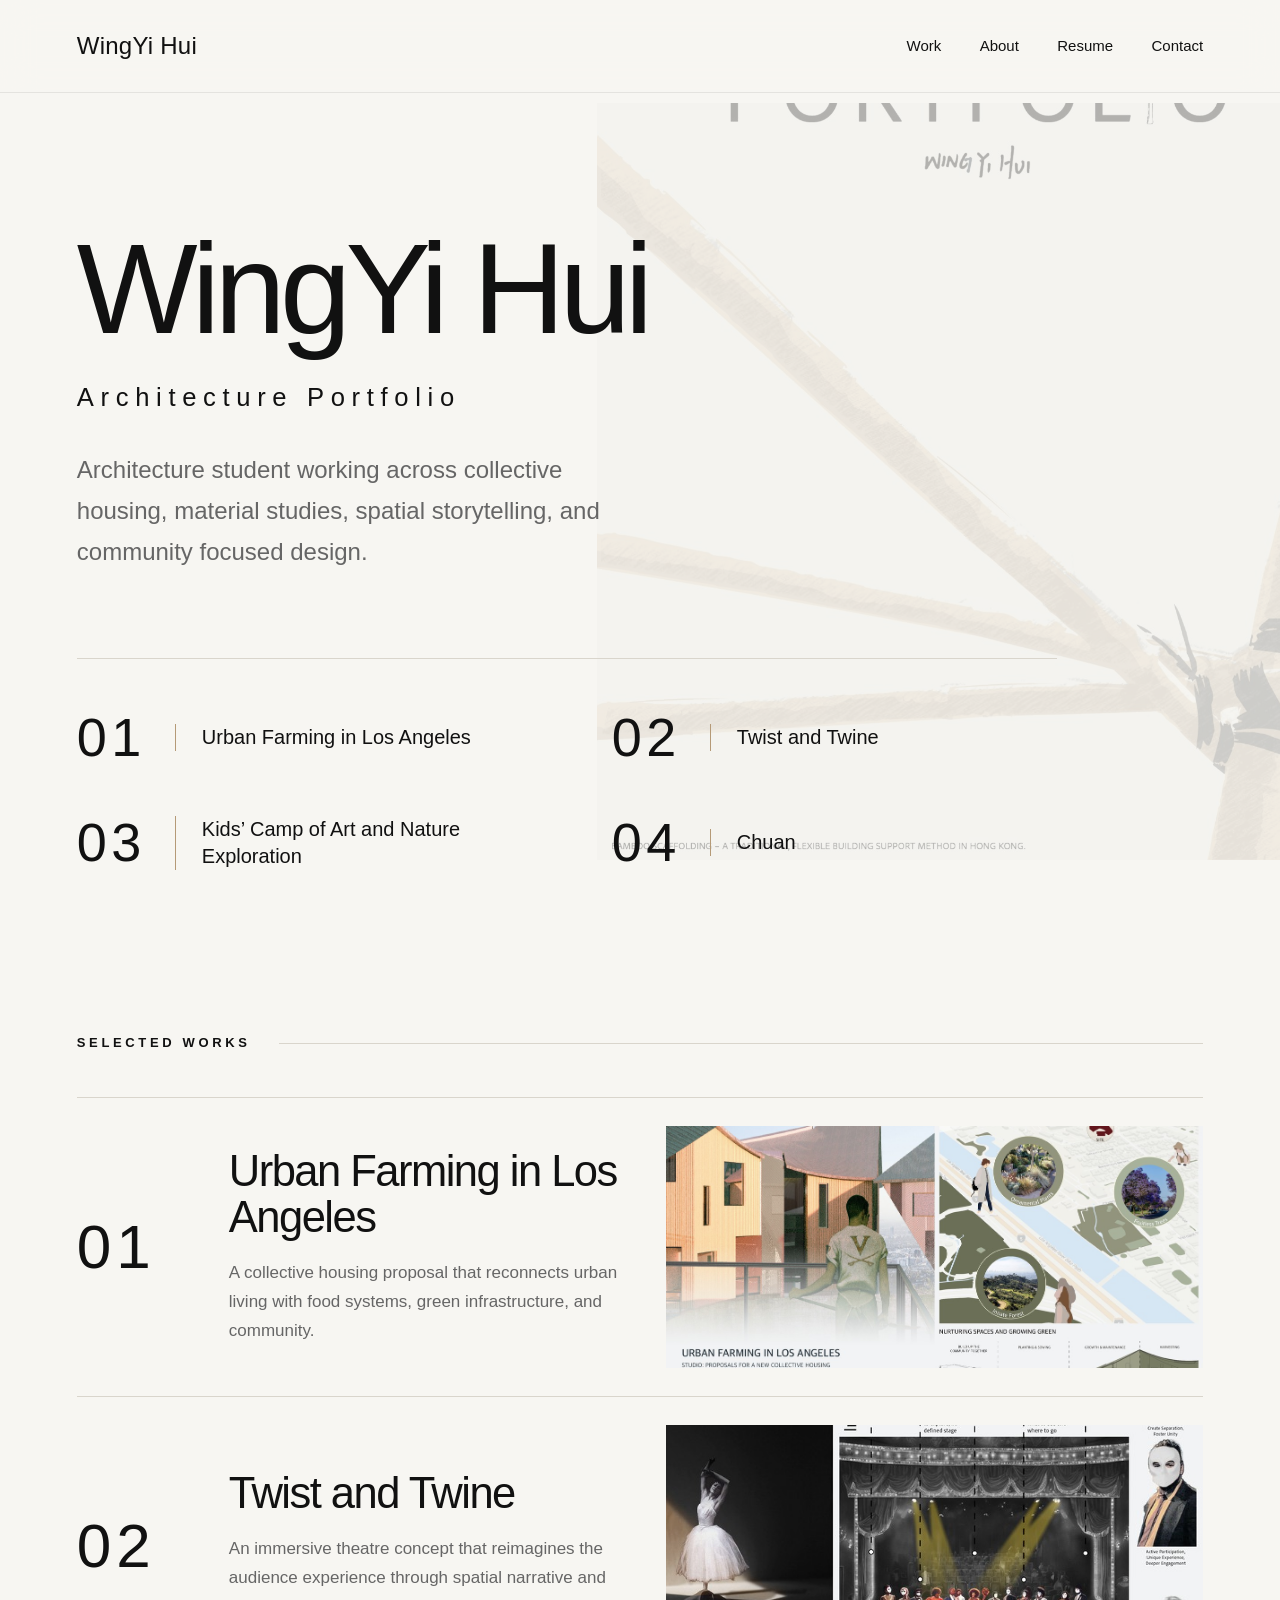
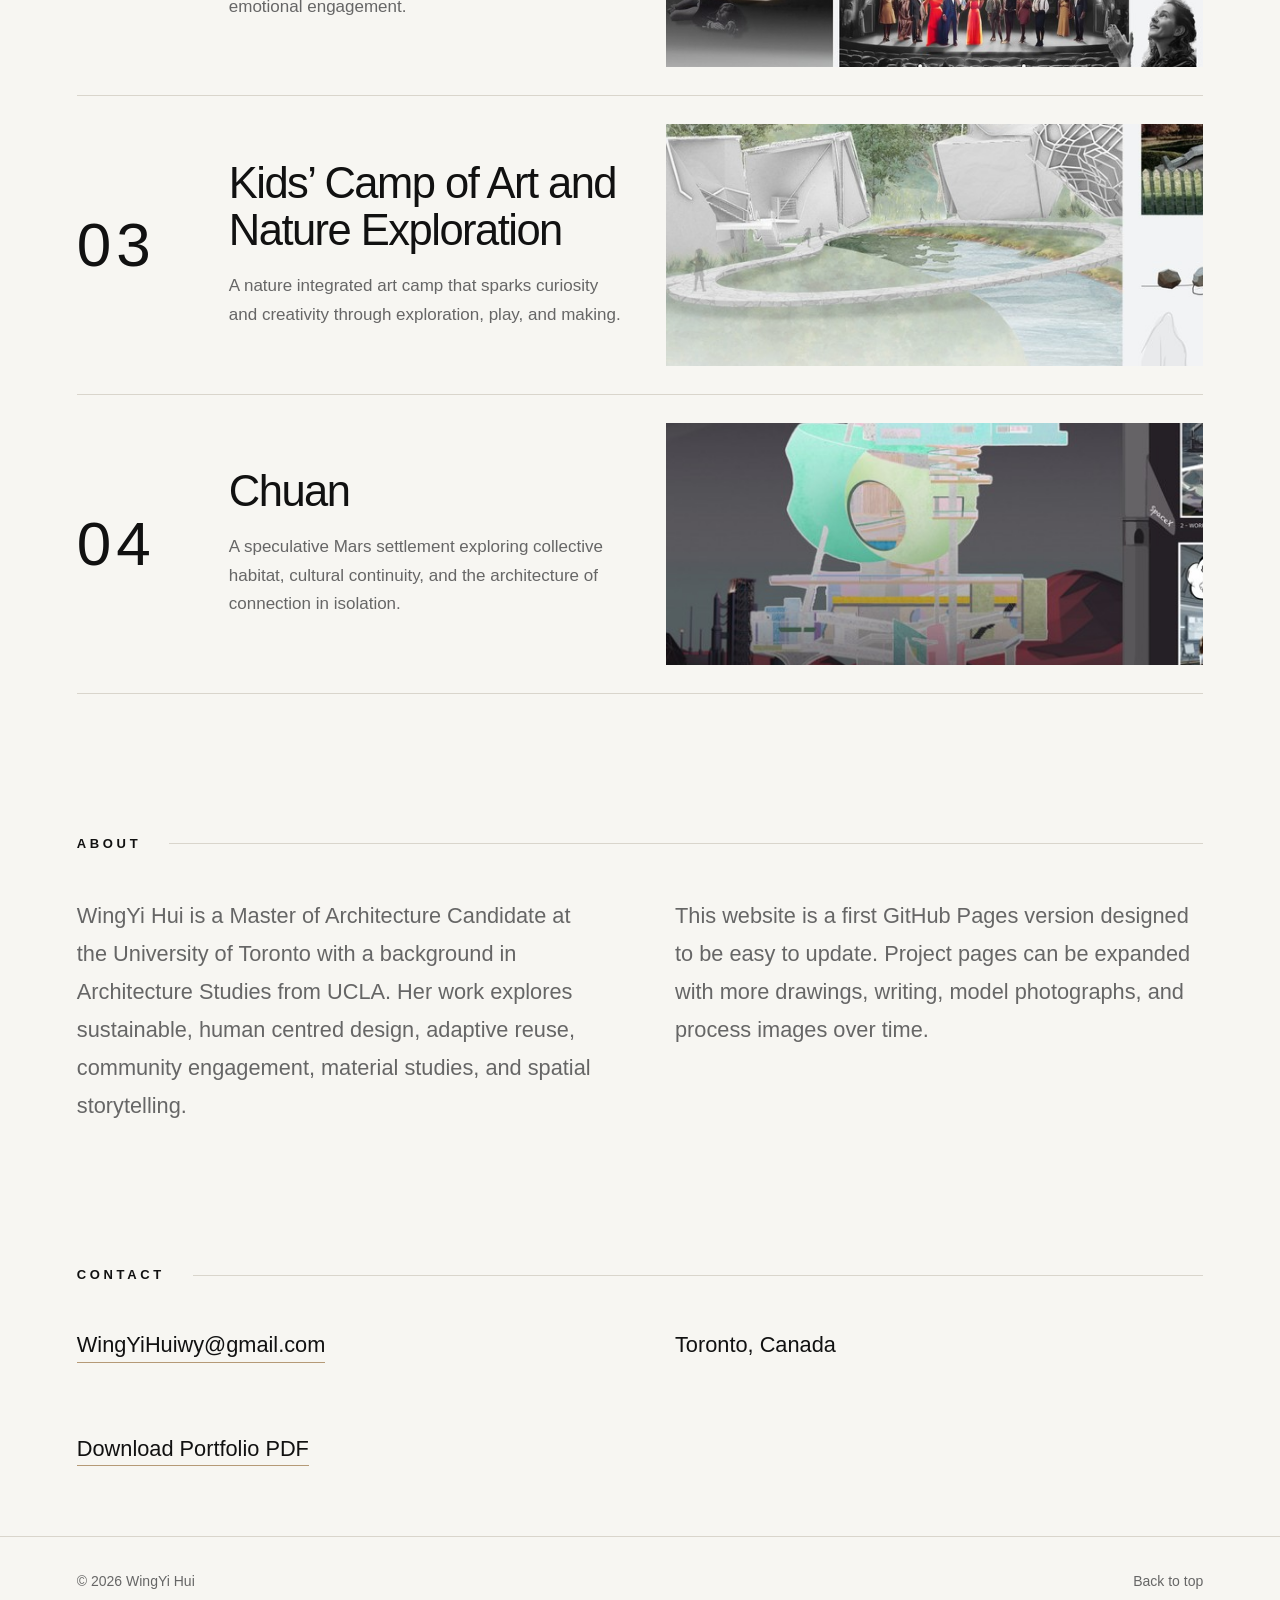
==== index.html @ 114a0252 "Add files via upload" ====
<!doctype html>
<html lang="en">
<head>
  <meta charset="utf-8">
  <meta name="viewport" content="width=device-width, initial-scale=1">
  <title>WingYi Hui | Architecture Portfolio</title>
  <meta name="description" content="Architecture portfolio of WingYi Hui, Master of Architecture Candidate at the University of Toronto.">
  <link rel="stylesheet" href="style.css">
</head>
<body>
  <header class="siteHeader">
    <a class="siteName" href="index.html">WingYi Hui</a>
    <nav class="navLinks" aria-label="Primary navigation">
      <a href="#work">Work</a>
      <a href="#about">About</a>
      <a href="WingYi_Hui_Portfolio.pdf">Resume</a>
      <a href="#contact">Contact</a>
    </nav>
  </header>

  <main>
    <section class="heroSection">
      <img class="heroMotif" src="assets/img/cover_scaffolding.jpg" alt="" aria-hidden="true">
      <div class="heroContent">
        <h1>WingYi Hui</h1>
        <p class="kicker">Architecture Portfolio</p>
        <p class="heroIntro">Architecture student working across collective housing, material studies, spatial storytelling, and community focused design.</p>
      </div>
      <div class="quickIndex" aria-label="Selected works index">
        <div><span>01</span><a href="projects/urban_farming.html">Urban Farming in Los Angeles</a></div>
        <div><span>02</span><a href="projects/twist_and_twine.html">Twist and Twine</a></div>
        <div><span>03</span><a href="projects/kids_camp.html">Kids’ Camp of Art and Nature Exploration</a></div>
        <div><span>04</span><a href="projects/chuan.html">Chuan</a></div>
      </div>
    </section>

    <section class="workSection" id="work">
      <div class="sectionLabel">
        <span>Selected Works</span>
      </div>
      <div class="workList">
        
        <a class="workRow" href="projects/urban_farming.html">
          <div class="workNumber">01</div>
          <div class="workText">
            <h3>Urban Farming in Los Angeles</h3>
            <p>A collective housing proposal that reconnects urban living with food systems, green infrastructure, and community.</p>
          </div>
          <div class="workImage">
            <img src="assets/img/thumb_urban.jpg" alt="Urban Farming in Los Angeles project preview">
          </div>
        </a>

        <a class="workRow" href="projects/twist_and_twine.html">
          <div class="workNumber">02</div>
          <div class="workText">
            <h3>Twist and Twine</h3>
            <p>An immersive theatre concept that reimagines the audience experience through spatial narrative and emotional engagement.</p>
          </div>
          <div class="workImage">
            <img src="assets/img/thumb_twist.jpg" alt="Twist and Twine project preview">
          </div>
        </a>

        <a class="workRow" href="projects/kids_camp.html">
          <div class="workNumber">03</div>
          <div class="workText">
            <h3>Kids’ Camp of Art and Nature Exploration</h3>
            <p>A nature integrated art camp that sparks curiosity and creativity through exploration, play, and making.</p>
          </div>
          <div class="workImage">
            <img src="assets/img/thumb_kids.jpg" alt="Kids’ Camp of Art and Nature Exploration project preview">
          </div>
        </a>

        <a class="workRow" href="projects/chuan.html">
          <div class="workNumber">04</div>
          <div class="workText">
            <h3>Chuan</h3>
            <p>A speculative Mars settlement exploring collective habitat, cultural continuity, and the architecture of connection in isolation.</p>
          </div>
          <div class="workImage">
            <img src="assets/img/thumb_chuan.jpg" alt="Chuan project preview">
          </div>
        </a>
      </div>
    </section>

    <section class="aboutSection" id="about">
      <div class="sectionLabel">
        <span>About</span>
      </div>
      <div class="aboutGrid">
        <p>WingYi Hui is a Master of Architecture Candidate at the University of Toronto with a background in Architecture Studies from UCLA. Her work explores sustainable, human centred design, adaptive reuse, community engagement, material studies, and spatial storytelling.</p>
        <p>This website is a first GitHub Pages version designed to be easy to update. Project pages can be expanded with more drawings, writing, model photographs, and process images over time.</p>
      </div>
    </section>

    <section class="contactSection" id="contact">
      <div class="sectionLabel">
        <span>Contact</span>
      </div>
      <div class="contactGrid">
        <a href="mailto:WingYiHuiwy@gmail.com">WingYiHuiwy@gmail.com</a>
        <span>Toronto, Canada</span>
        <a href="WingYi_Hui_Portfolio.pdf">Download Portfolio PDF</a>
      </div>
    </section>
  </main>

  <footer class="siteFooter">
    <span>© 2026 WingYi Hui</span>
    <a href="#top">Back to top</a>
  </footer>
</body>
</html>
---- style.css ----
* {
  box-sizing: border-box;
}

:root {
  --paper: #f7f6f2;
  --ink: #111111;
  --softInk: #666666;
  --line: #d9d5cc;
  --accent: #b59a77;
  --card: #ffffff;
}

html {
  scroll-behavior: smooth;
}

body {
  margin: 0;
  background: var(--paper);
  color: var(--ink);
  font-family: Helvetica, Arial, sans-serif;
  line-height: 1.5;
}

img {
  display: block;
  width: 100%;
}

a {
  color: inherit;
  text-decoration: none;
}

.siteHeader {
  position: sticky;
  top: 0;
  z-index: 20;
  display: flex;
  align-items: center;
  justify-content: space-between;
  padding: 28px 6vw;
  border-bottom: 1px solid rgba(17, 17, 17, 0.08);
  background: rgba(247, 246, 242, 0.88);
  backdrop-filter: blur(18px);
}

.siteName {
  font-size: clamp(18px, 2vw, 24px);
  letter-spacing: 0.01em;
}

.navLinks {
  display: flex;
  gap: clamp(18px, 3vw, 42px);
  font-size: 15px;
}

.navLinks a {
  position: relative;
}

.navLinks a::after {
  content: "";
  position: absolute;
  left: 0;
  bottom: -7px;
  width: 0;
  height: 1px;
  background: var(--accent);
  transition: width 180ms ease;
}

.navLinks a:hover::after,
.navLinks a:focus-visible::after {
  width: 100%;
}

main {
  overflow: hidden;
}

.heroSection {
  position: relative;
  min-height: 760px;
  padding: 135px 6vw 80px;
}

.heroMotif {
  position: absolute;
  top: 10px;
  right: -6vw;
  width: min(760px, 68vw);
  opacity: 0.28;
  mix-blend-mode: multiply;
  pointer-events: none;
}

.heroContent {
  position: relative;
  max-width: 780px;
}

.heroContent h1 {
  margin: 0;
  font-size: clamp(70px, 10vw, 145px);
  font-weight: 400;
  letter-spacing: -0.045em;
  line-height: 0.95;
}

.kicker {
  margin: 28px 0 0;
  font-size: clamp(19px, 2vw, 28px);
  letter-spacing: 0.26em;
}

.heroIntro {
  max-width: 560px;
  margin: 34px 0 0;
  color: var(--softInk);
  font-size: clamp(18px, 2vw, 24px);
  line-height: 1.7;
}

.quickIndex {
  position: relative;
  display: grid;
  grid-template-columns: repeat(2, minmax(260px, 1fr));
  gap: 24px 90px;
  width: min(980px, 88vw);
  margin-top: 86px;
  padding-top: 38px;
  border-top: 1px solid var(--line);
}

.quickIndex div {
  display: grid;
  grid-template-columns: 72px 1fr;
  align-items: center;
  gap: 26px;
}

.quickIndex span {
  font-size: clamp(34px, 4.6vw, 54px);
  letter-spacing: 0.08em;
  font-weight: 300;
}

.quickIndex a {
  padding-left: 26px;
  border-left: 1px solid var(--accent);
  font-size: clamp(16px, 1.7vw, 20px);
  line-height: 1.35;
}

.sectionLabel {
  display: grid;
  grid-template-columns: max-content 1fr;
  gap: 28px;
  align-items: center;
  margin-bottom: 44px;
  text-transform: uppercase;
  letter-spacing: 0.28em;
  font-size: 13px;
  font-weight: 600;
}

.sectionLabel::after {
  content: "";
  height: 1px;
  background: var(--line);
}

.workSection,
.aboutSection,
.contactSection {
  padding: 70px 6vw;
}

.workList {
  display: grid;
  gap: 0;
}

.workRow {
  display: grid;
  grid-template-columns: 110px 1fr minmax(360px, 42vw);
  gap: 42px;
  align-items: center;
  padding: 28px 0;
  border-top: 1px solid var(--line);
}

.workRow:last-child {
  border-bottom: 1px solid var(--line);
}

.workNumber {
  font-size: clamp(38px, 5vw, 62px);
  letter-spacing: 0.08em;
  font-weight: 300;
}

.workText h3 {
  margin: 0;
  font-size: clamp(28px, 3.4vw, 48px);
  font-weight: 400;
  letter-spacing: -0.035em;
  line-height: 1.08;
}

.workText p {
  max-width: 540px;
  margin: 18px 0 0;
  color: var(--softInk);
  font-size: 17px;
  line-height: 1.7;
}

.workImage {
  overflow: hidden;
  background: var(--card);
}

.workImage img {
  aspect-ratio: 16 / 7.2;
  object-fit: cover;
  filter: saturate(0.94);
  transition: transform 300ms ease, filter 300ms ease;
}

.workRow:hover .workImage img,
.workRow:focus-visible .workImage img {
  transform: scale(1.025);
  filter: saturate(1.04);
}

.aboutGrid,
.contactGrid {
  display: grid;
  grid-template-columns: repeat(2, minmax(260px, 1fr));
  gap: 70px;
  max-width: 1180px;
}

.aboutGrid p {
  margin: 0;
  color: var(--softInk);
  font-size: clamp(18px, 1.7vw, 22px);
  line-height: 1.75;
}

.contactGrid {
  font-size: clamp(18px, 1.7vw, 22px);
}

.contactGrid a {
  border-bottom: 1px solid var(--accent);
  width: fit-content;
}

.siteFooter {
  display: flex;
  justify-content: space-between;
  padding: 34px 6vw;
  border-top: 1px solid var(--line);
  color: var(--softInk);
  font-size: 14px;
}

.projectHero {
  padding: 110px 6vw 60px;
}

.projectHeroTop {
  display: grid;
  grid-template-columns: 110px 1fr;
  gap: 42px;
  align-items: start;
  margin-bottom: 60px;
}

.projectHero h1 {
  margin: 0;
  max-width: 1100px;
  font-size: clamp(54px, 8vw, 120px);
  font-weight: 400;
  letter-spacing: -0.05em;
  line-height: 0.98;
}

.projectSubtitle {
  margin: 28px 0 0;
  color: var(--softInk);
  font-size: clamp(19px, 2vw, 25px);
}

.projectCover {
  width: 100%;
  max-height: 720px;
  object-fit: cover;
  border: 1px solid var(--line);
}

.projectInfo {
  display: grid;
  grid-template-columns: minmax(240px, 360px) 1fr;
  gap: 80px;
  padding: 55px 6vw 80px;
  border-top: 1px solid var(--line);
}

.metaList {
  display: grid;
  gap: 18px;
  align-self: start;
}

.metaItem {
  display: grid;
  gap: 5px;
}

.metaLabel {
  color: var(--softInk);
  font-size: 12px;
  text-transform: uppercase;
  letter-spacing: 0.18em;
}

.metaValue {
  font-size: 16px;
}

.projectStatement {
  max-width: 900px;
}

.projectStatement p {
  margin: 0;
  color: var(--softInk);
  font-size: clamp(20px, 2.3vw, 32px);
  line-height: 1.55;
  letter-spacing: -0.02em;
}

.projectGallery {
  display: grid;
  gap: 36px;
  padding: 0 6vw 90px;
}

.projectGallery figure {
  margin: 0;
  padding: 0;
}

.projectGallery img {
  border: 1px solid var(--line);
  background: var(--card);
}

.projectGallery figcaption {
  margin-top: 12px;
  color: var(--softInk);
  font-size: 14px;
}

.nextWork {
  display: flex;
  justify-content: space-between;
  gap: 24px;
  padding: 42px 6vw;
  border-top: 1px solid var(--line);
}

.nextWork a {
  border-bottom: 1px solid var(--accent);
}

@media (max-width: 860px) {
  .siteHeader {
    align-items: flex-start;
    gap: 18px;
    flex-direction: column;
  }

  .navLinks {
    width: 100%;
    justify-content: space-between;
    gap: 16px;
    font-size: 14px;
  }

  .heroSection {
    min-height: 680px;
    padding-top: 96px;
  }

  .heroMotif {
    top: 40px;
    right: -34vw;
    width: 110vw;
  }

  .quickIndex,
  .aboutGrid,
  .contactGrid,
  .projectInfo {
    grid-template-columns: 1fr;
  }

  .workRow {
    grid-template-columns: 64px 1fr;
    gap: 24px;
  }

  .workImage {
    grid-column: 1 / -1;
  }

  .projectHeroTop {
    grid-template-columns: 1fr;
    gap: 22px;
  }
}

@media (max-width: 560px) {
  .heroContent h1 {
    font-size: 62px;
  }

  .quickIndex div {
    grid-template-columns: 54px 1fr;
    gap: 16px;
  }

  .quickIndex a {
    padding-left: 16px;
  }

  .workSection,
  .aboutSection,
  .contactSection {
    padding: 54px 6vw;
  }
}
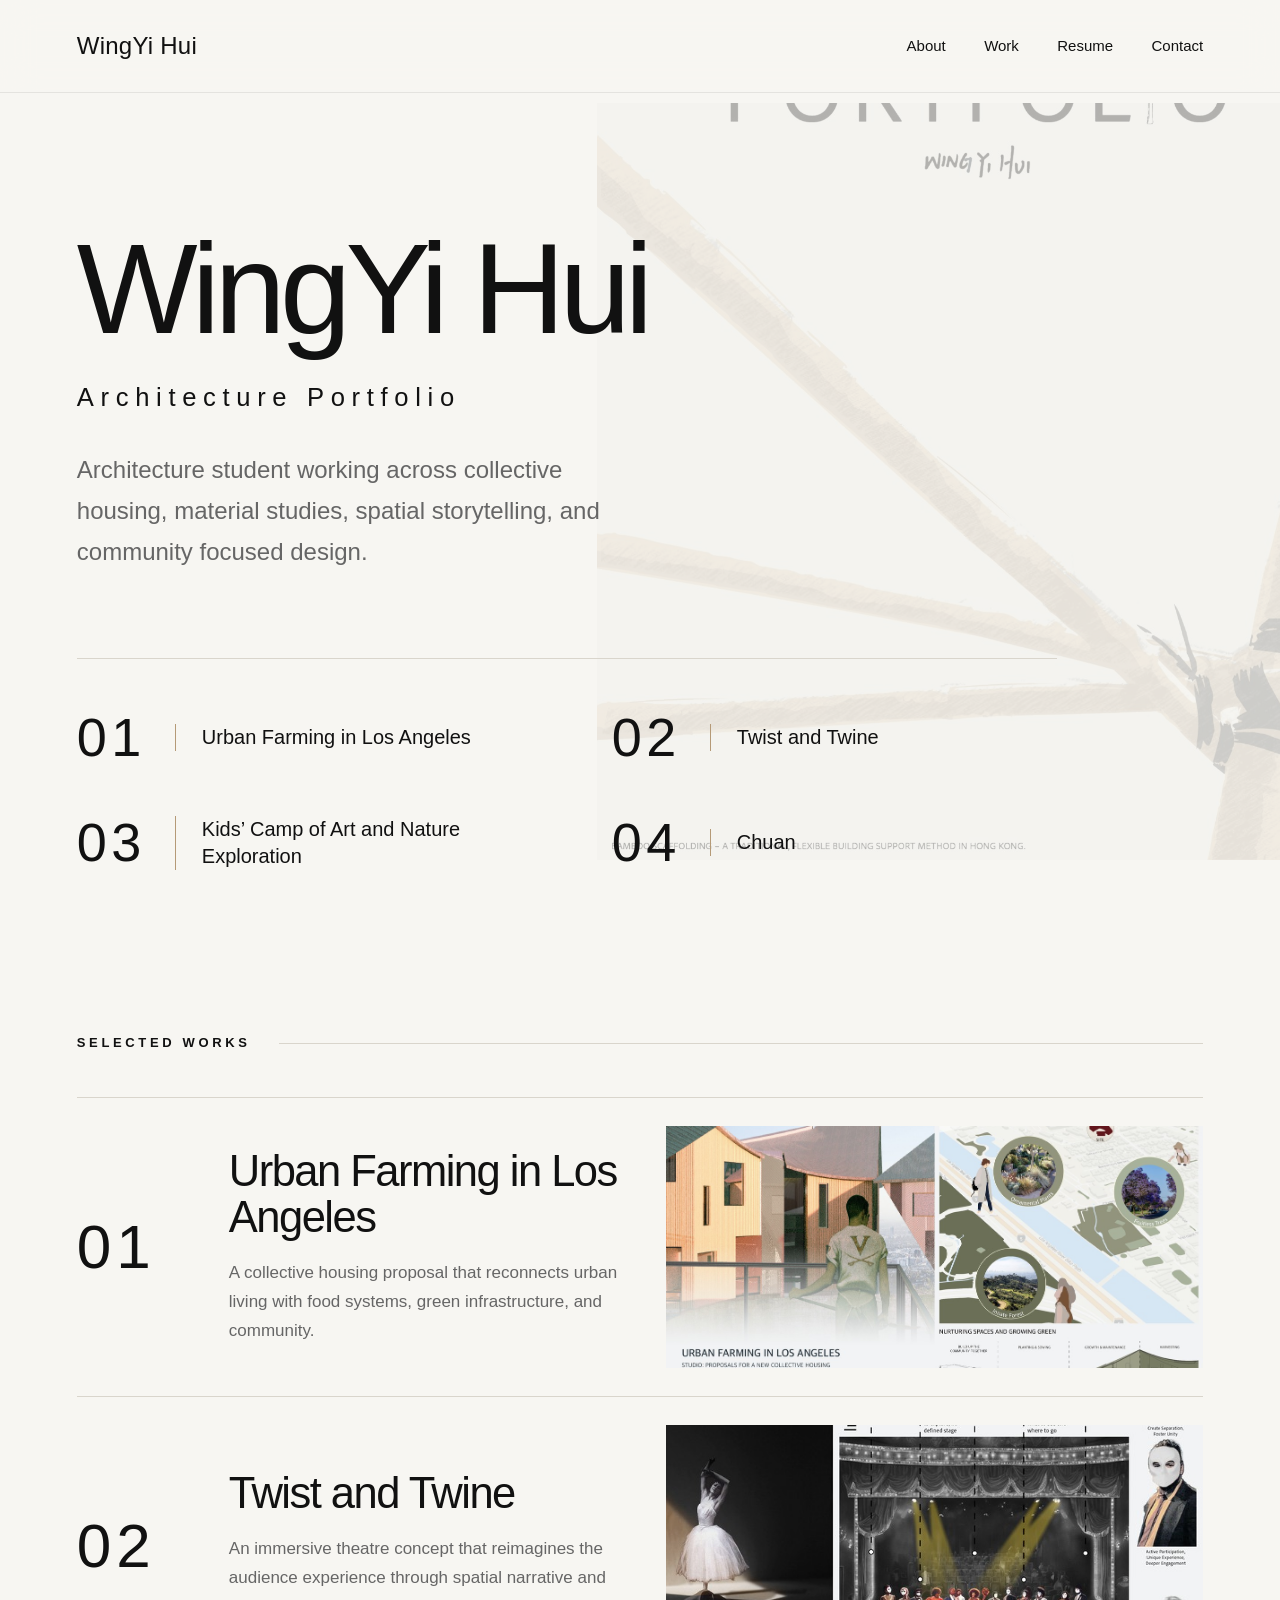
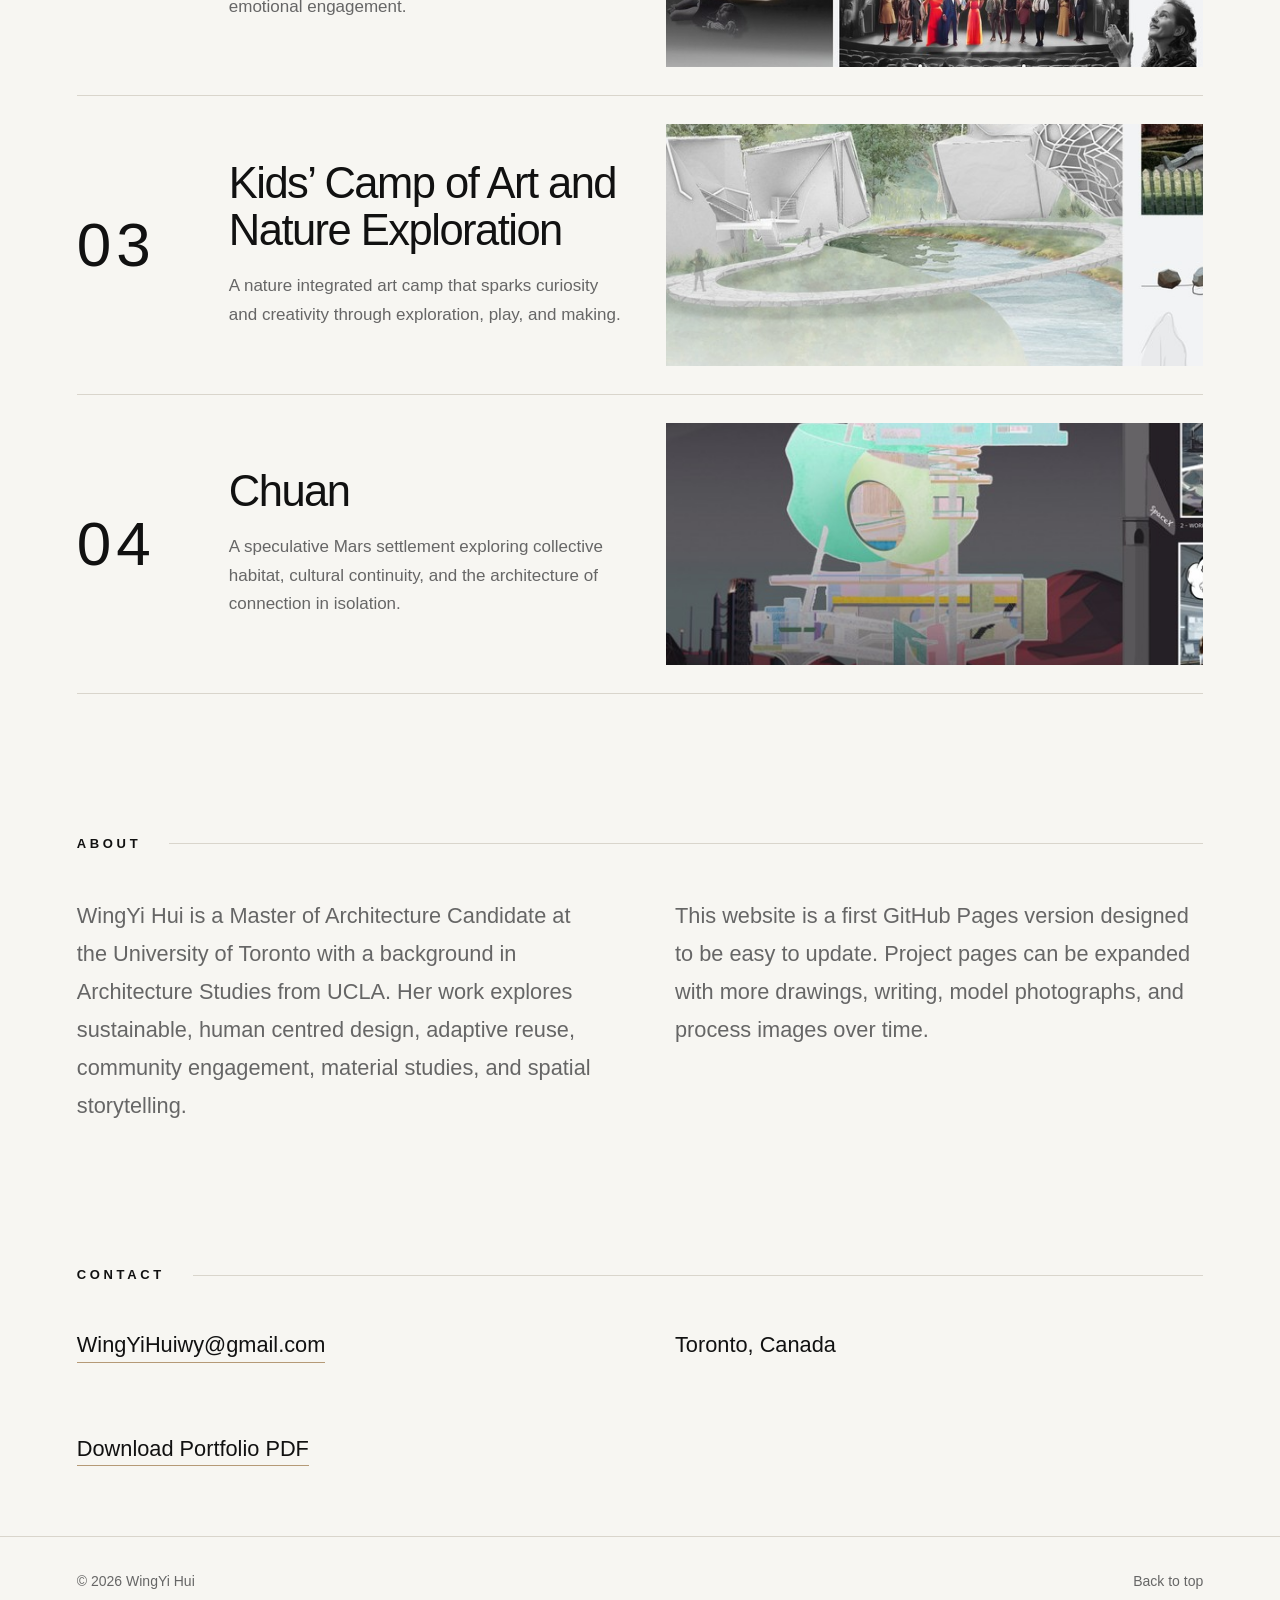
==== commit c8a3dff9: "Reintroduce Work link in navigation" ====
--- a/index.html
+++ b/index.html
@@ -11,8 +11,8 @@
   <header class="siteHeader">
     <a class="siteName" href="index.html">WingYi Hui</a>
     <nav class="navLinks" aria-label="Primary navigation">
+      <a href="#about">About</a>
       <a href="#work">Work</a>
-      <a href="#about">About</a>
       <a href="WingYi_Hui_Portfolio.pdf">Resume</a>
       <a href="#contact">Contact</a>
     </nav>
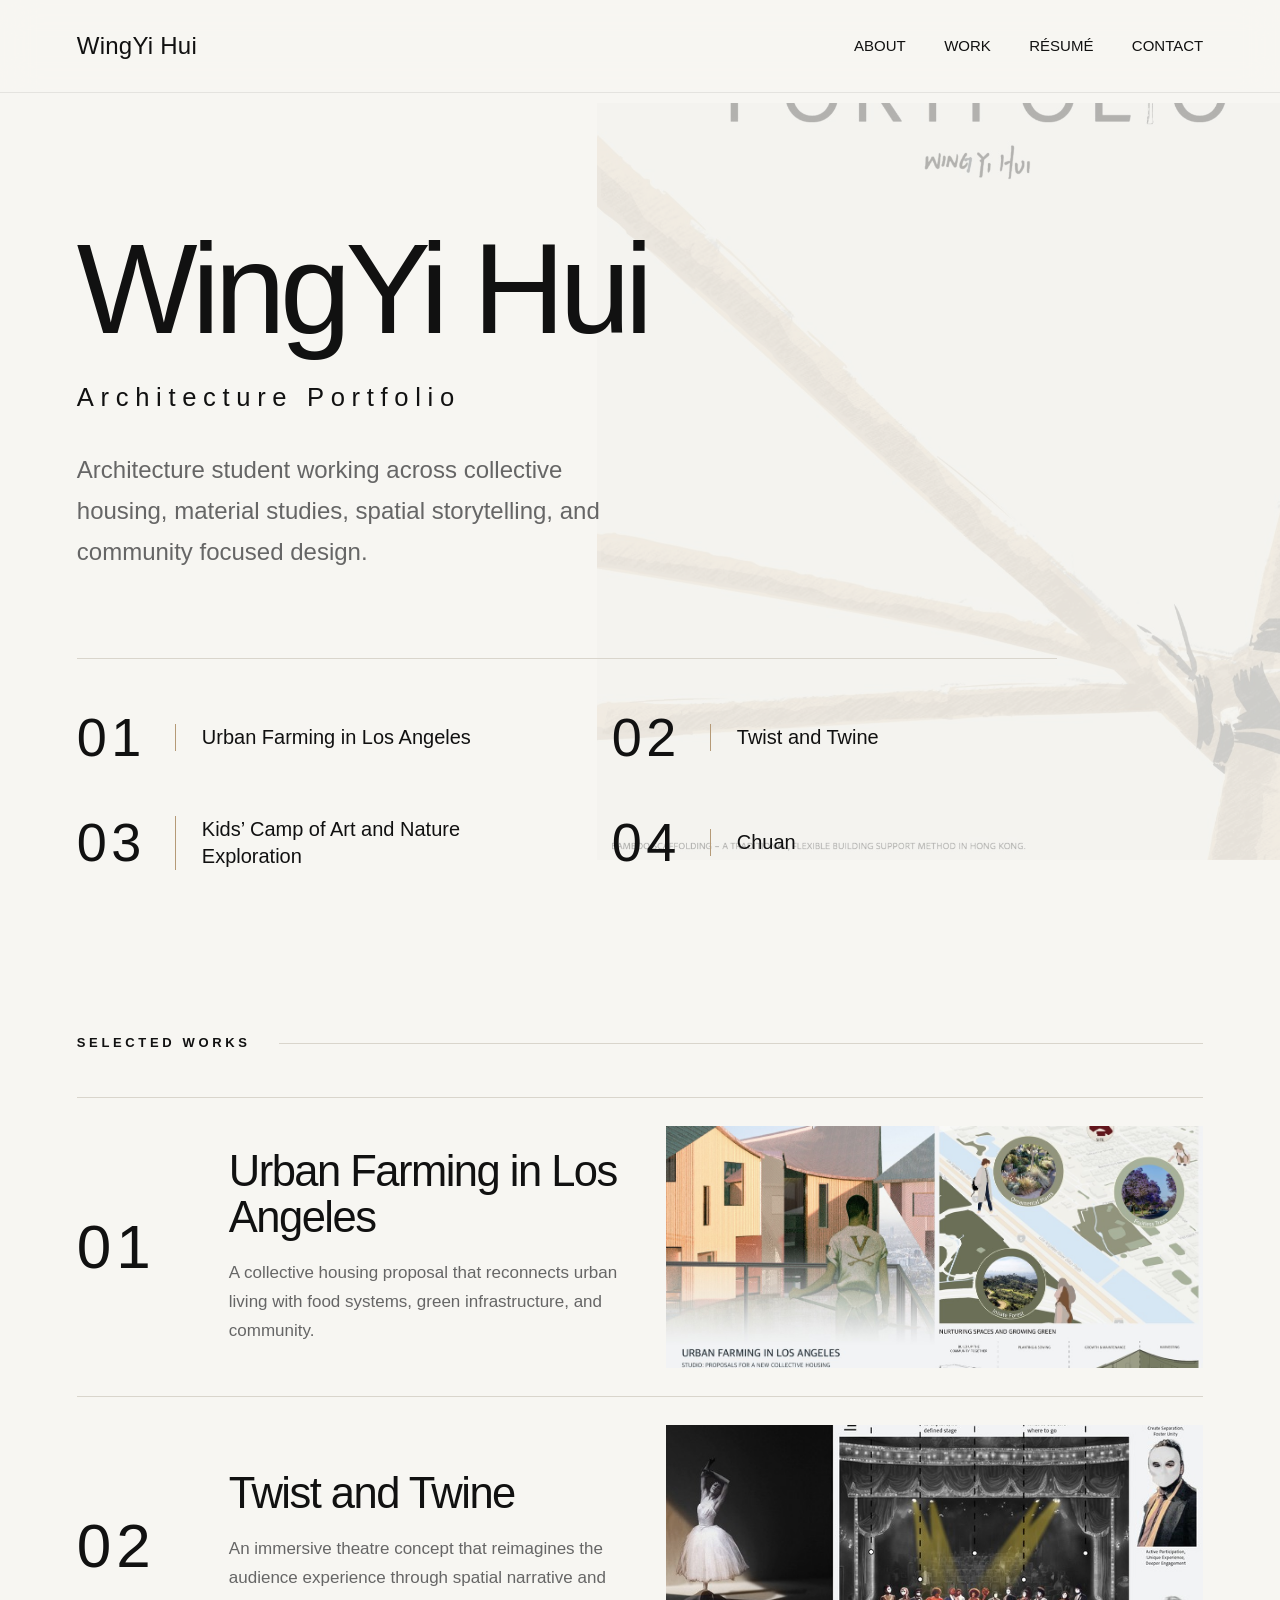
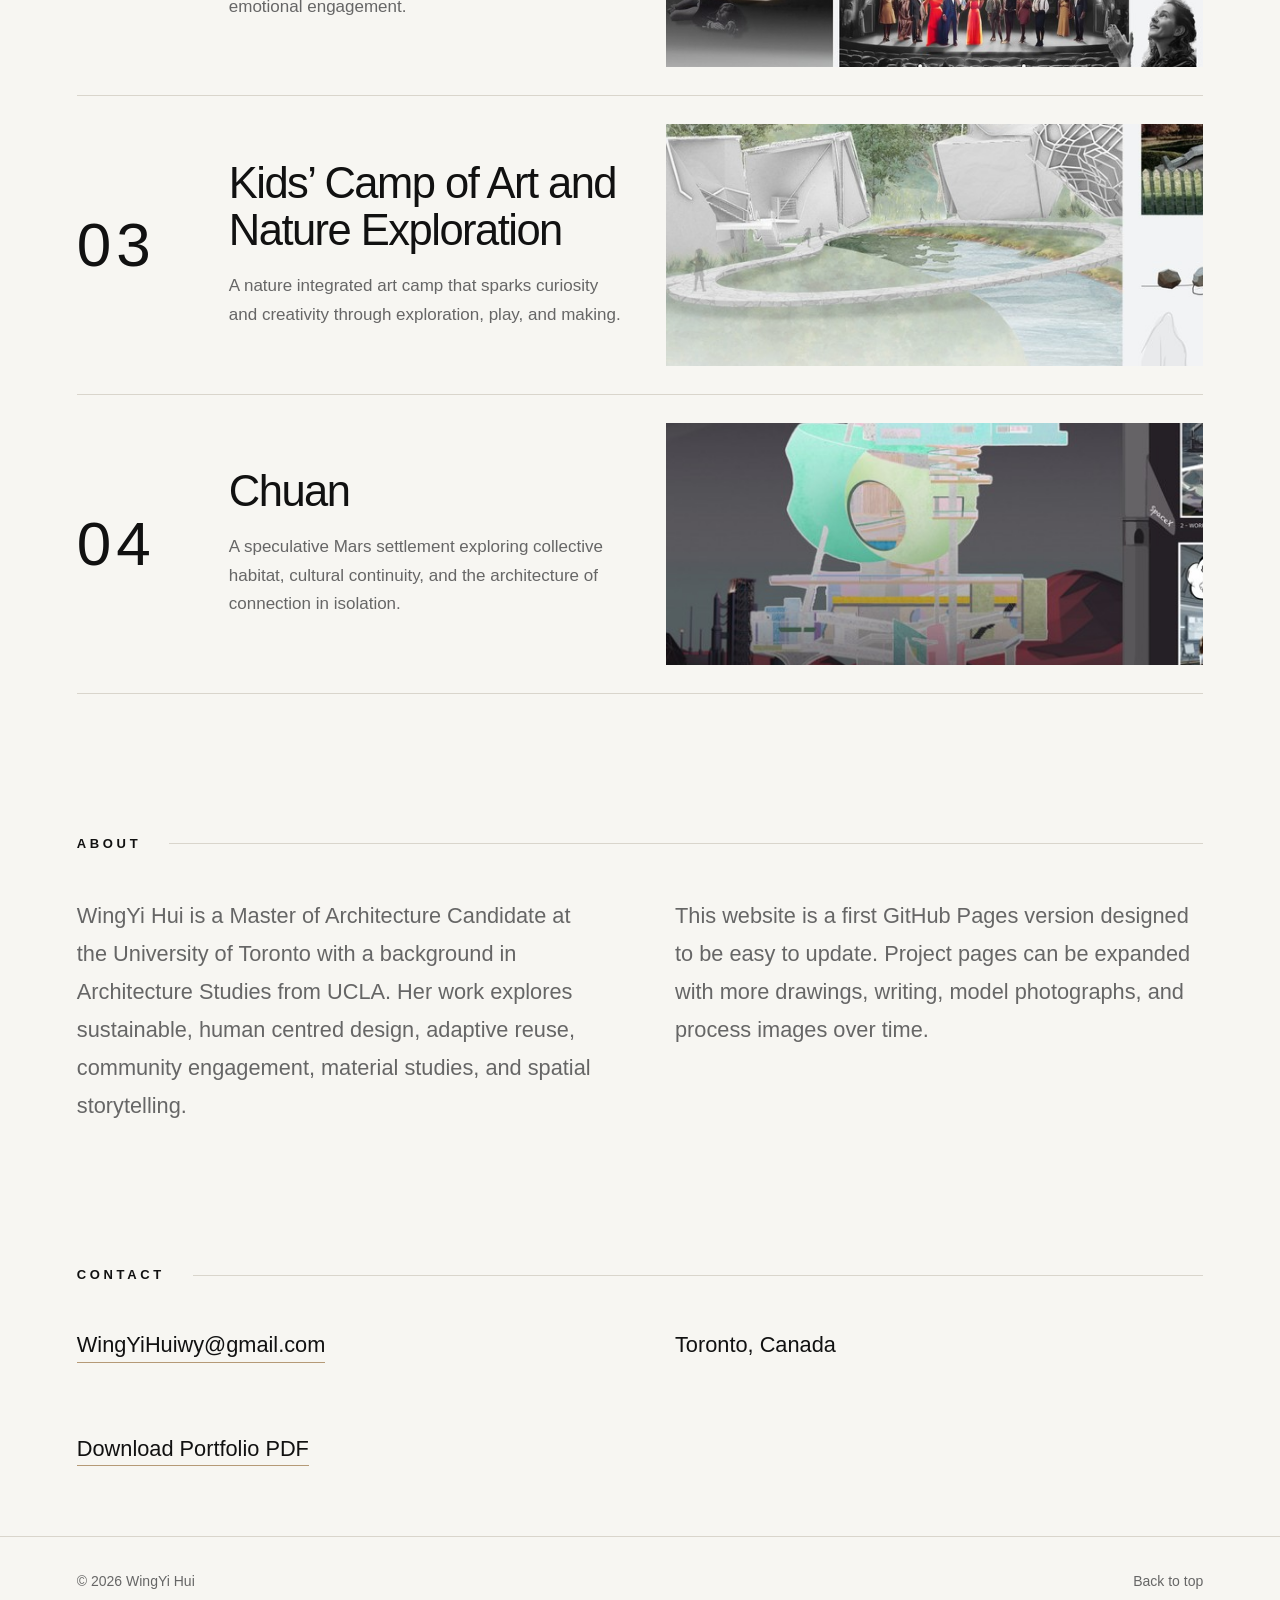
==== commit 70ff6987: "Update navigation links to uppercase and accented" ====
--- a/index.html
+++ b/index.html
@@ -11,10 +11,10 @@
   <header class="siteHeader">
     <a class="siteName" href="index.html">WingYi Hui</a>
     <nav class="navLinks" aria-label="Primary navigation">
-      <a href="#about">About</a>
-      <a href="#work">Work</a>
-      <a href="WingYi_Hui_Portfolio.pdf">Resume</a>
-      <a href="#contact">Contact</a>
+      <a href="#about">ABOUT</a>
+      <a href="#work">WORK</a>
+      <a href="WingYi_Hui_Portfolio.pdf">RÉSUMÉ</a>
+      <a href="#contact">CONTACT</a>
     </nav>
   </header>
 
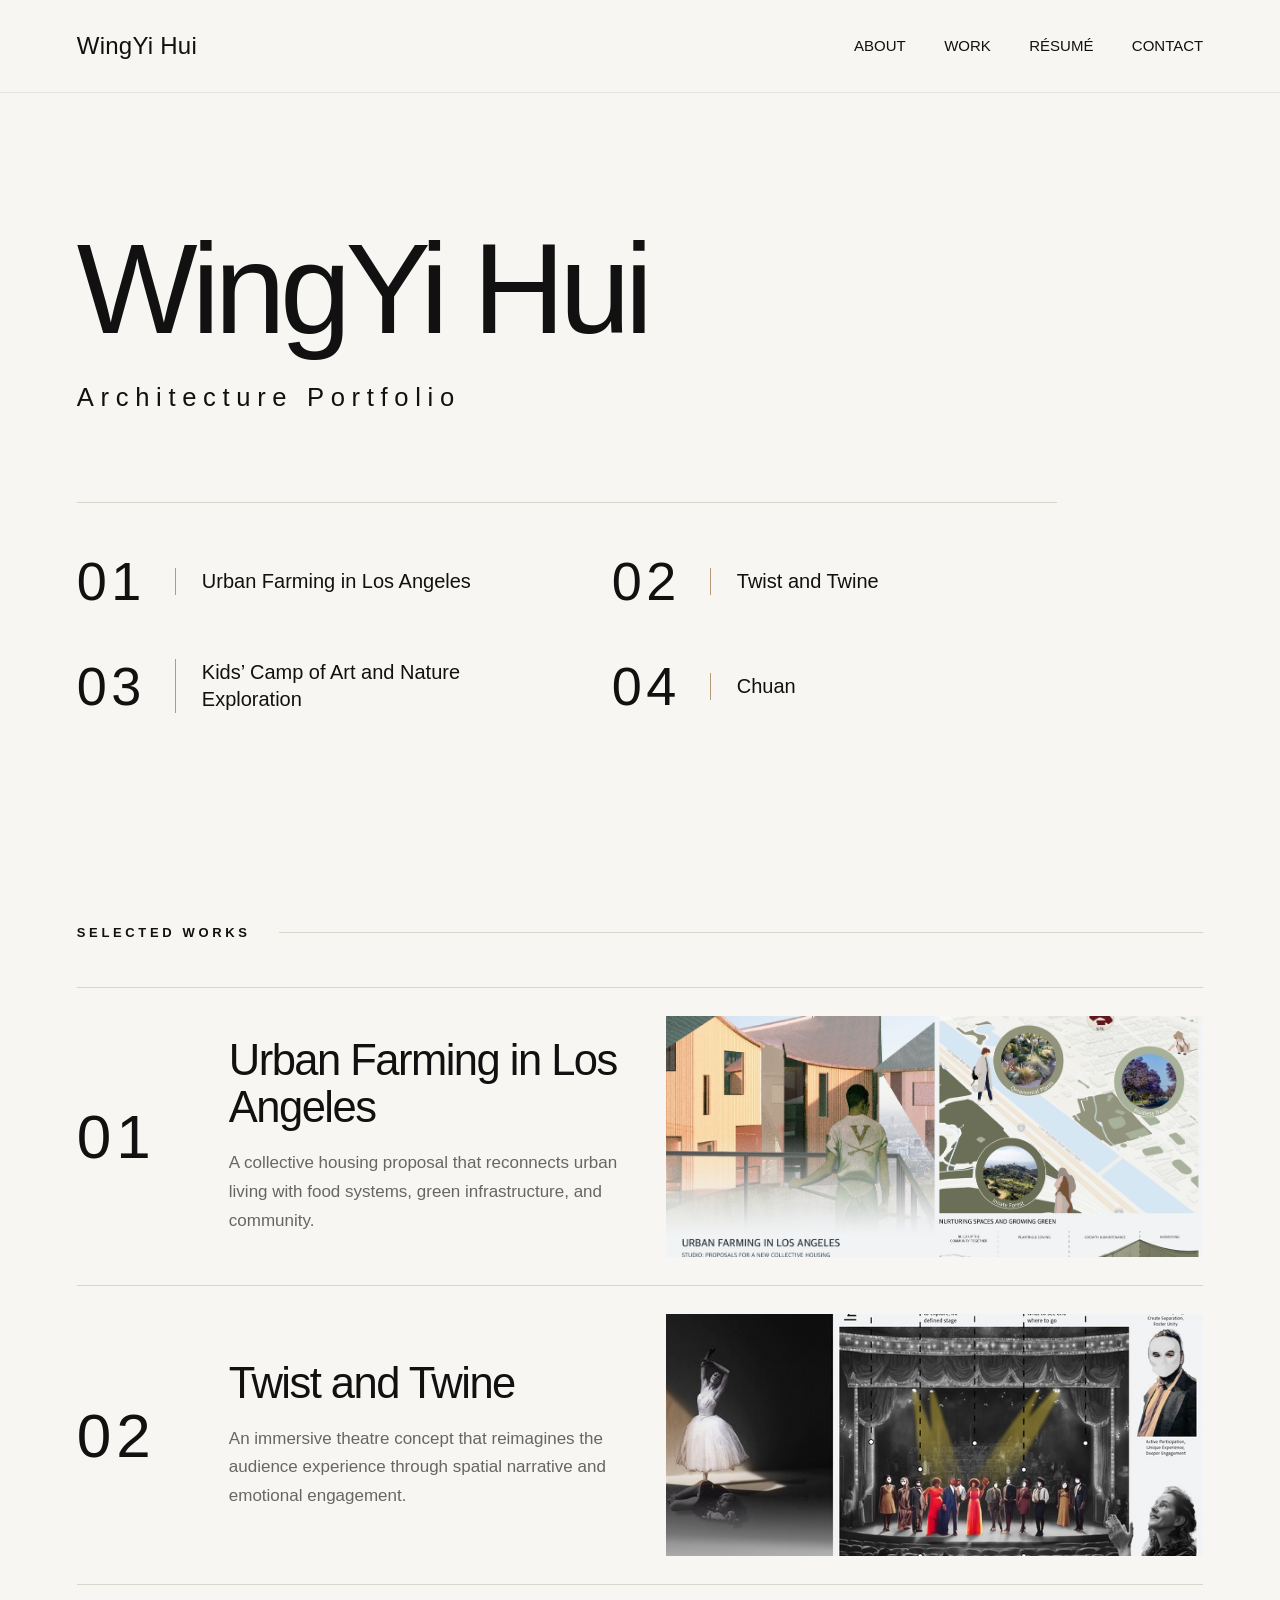
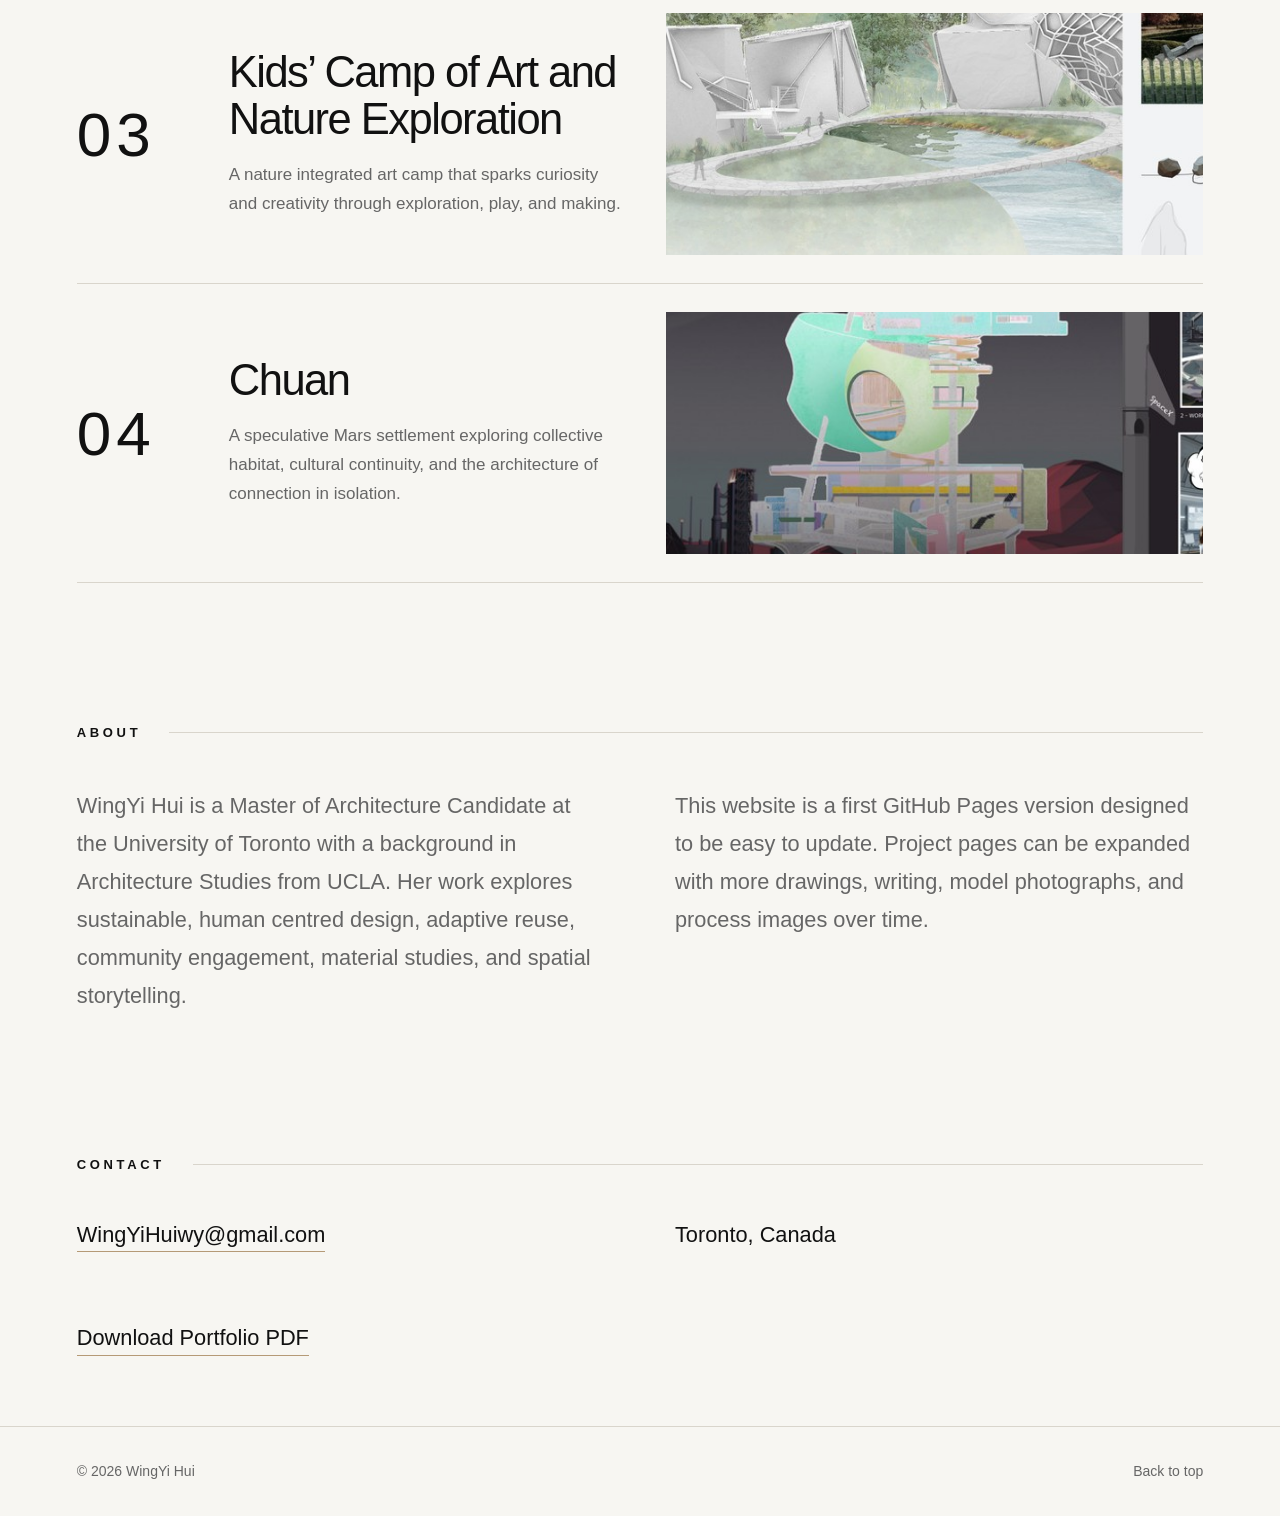
==== commit 5bf1710b: "Remove hero image and intro text from index.html Removed hero image and introductory text from the h" ====
--- a/index.html
+++ b/index.html
@@ -20,12 +20,9 @@
 
   <main>
     <section class="heroSection">
-      <img class="heroMotif" src="assets/img/cover_scaffolding.jpg" alt="" aria-hidden="true">
       <div class="heroContent">
         <h1>WingYi Hui</h1>
         <p class="kicker">Architecture Portfolio</p>
-        <p class="heroIntro">Architecture student working across collective housing, material studies, spatial storytelling, and community focused design.</p>
-      </div>
       <div class="quickIndex" aria-label="Selected works index">
         <div><span>01</span><a href="projects/urban_farming.html">Urban Farming in Los Angeles</a></div>
         <div><span>02</span><a href="projects/twist_and_twine.html">Twist and Twine</a></div>
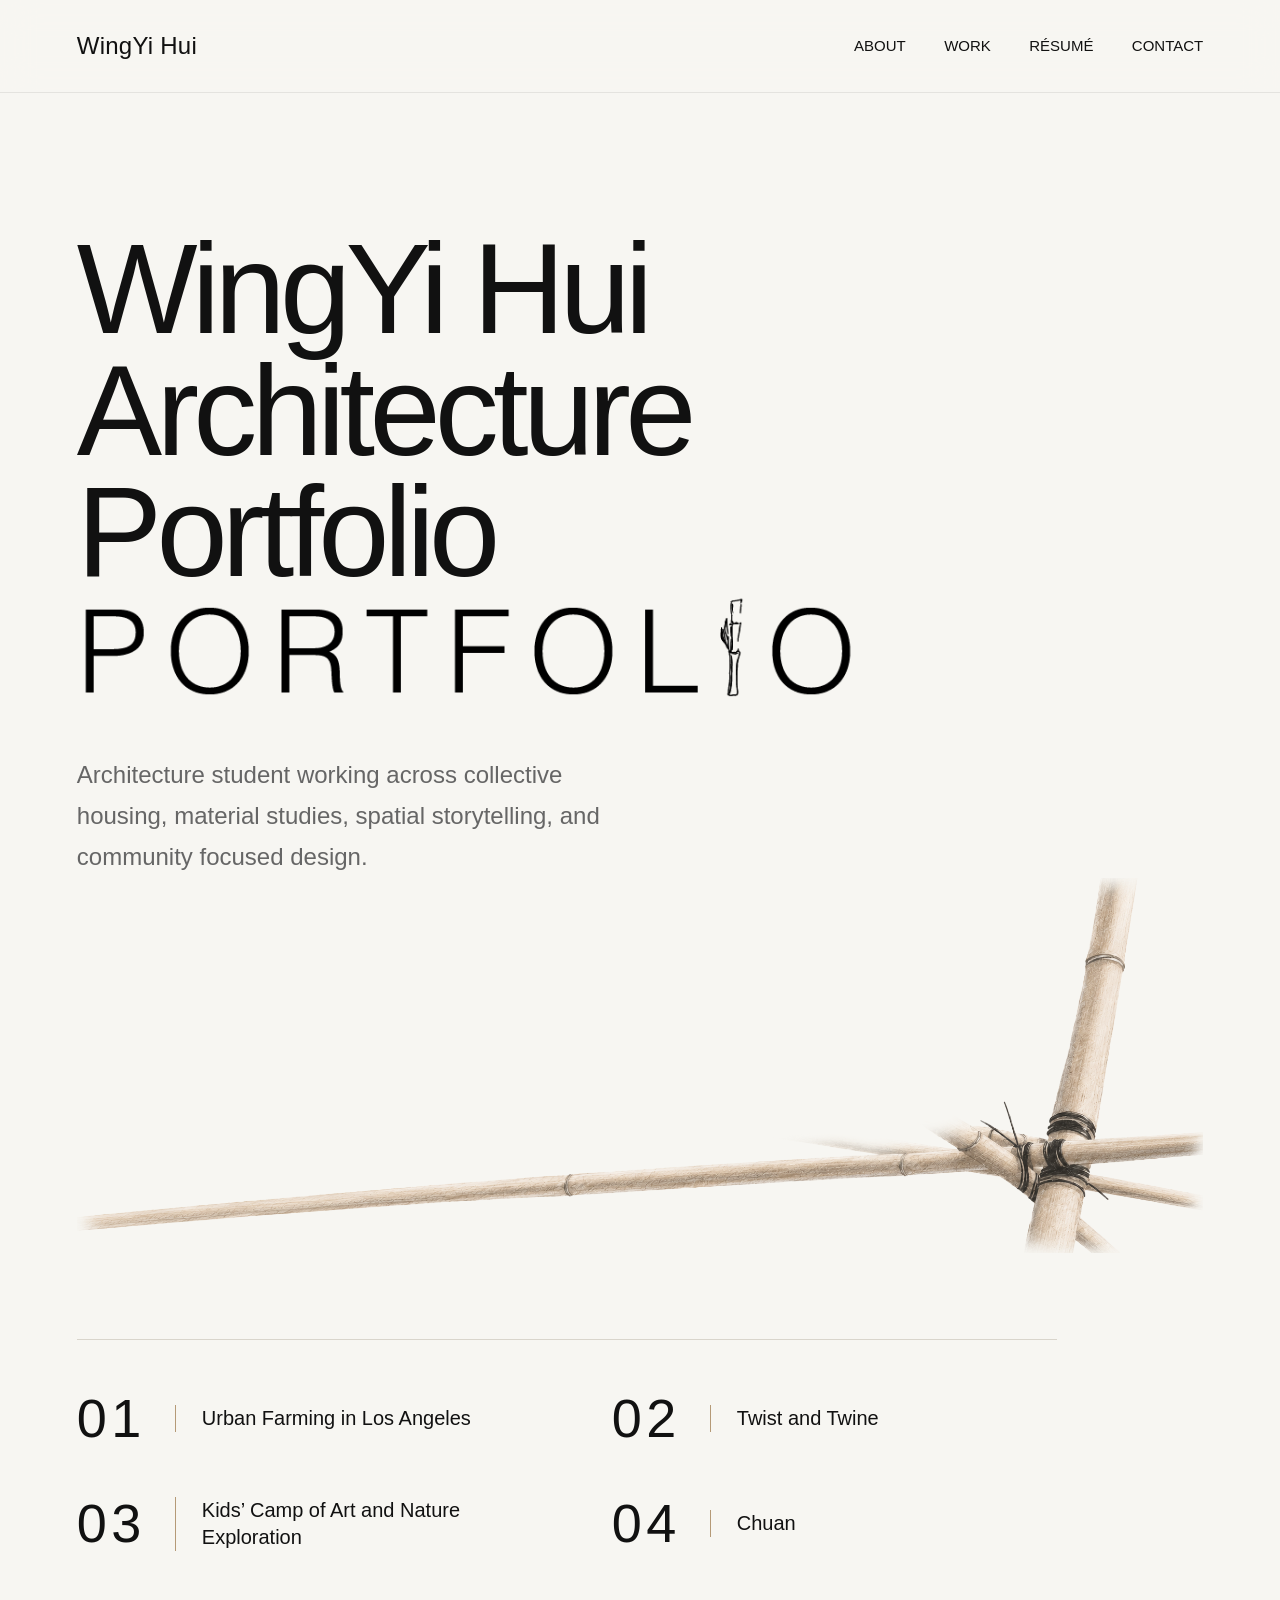
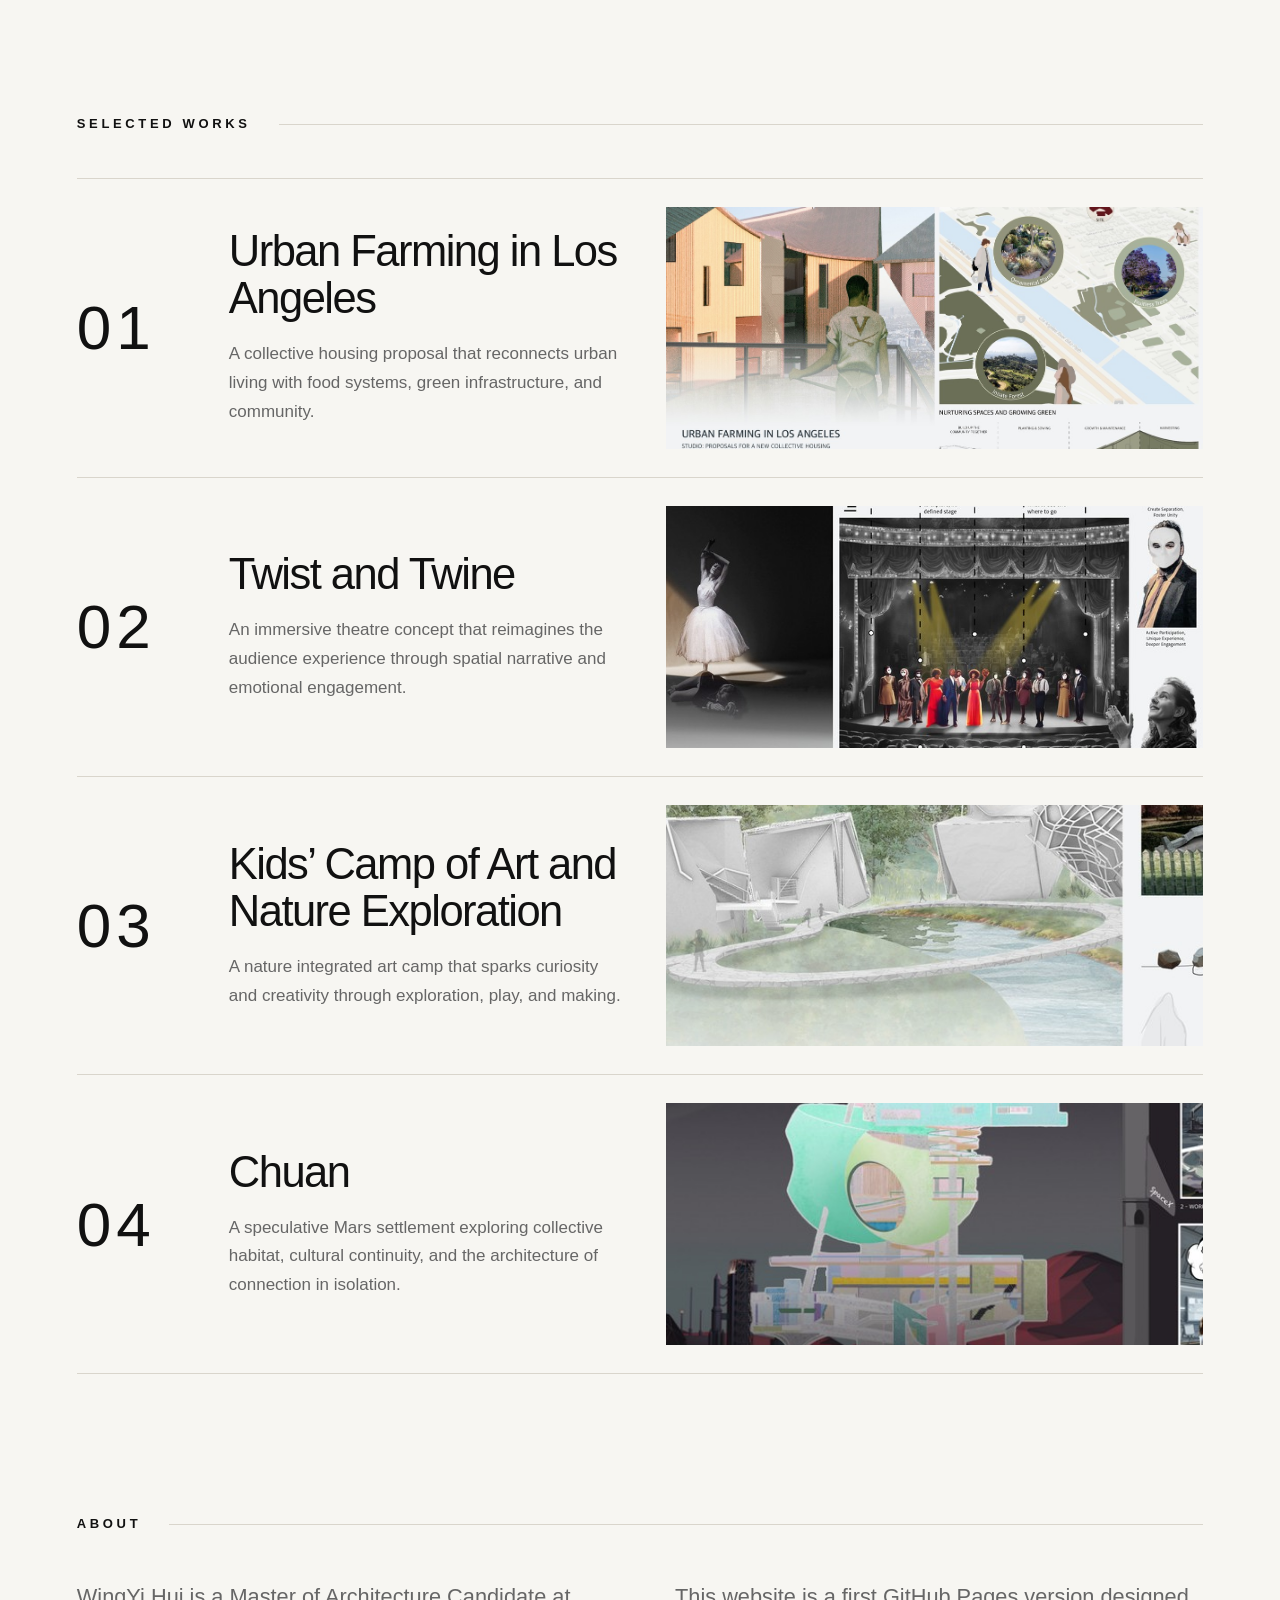
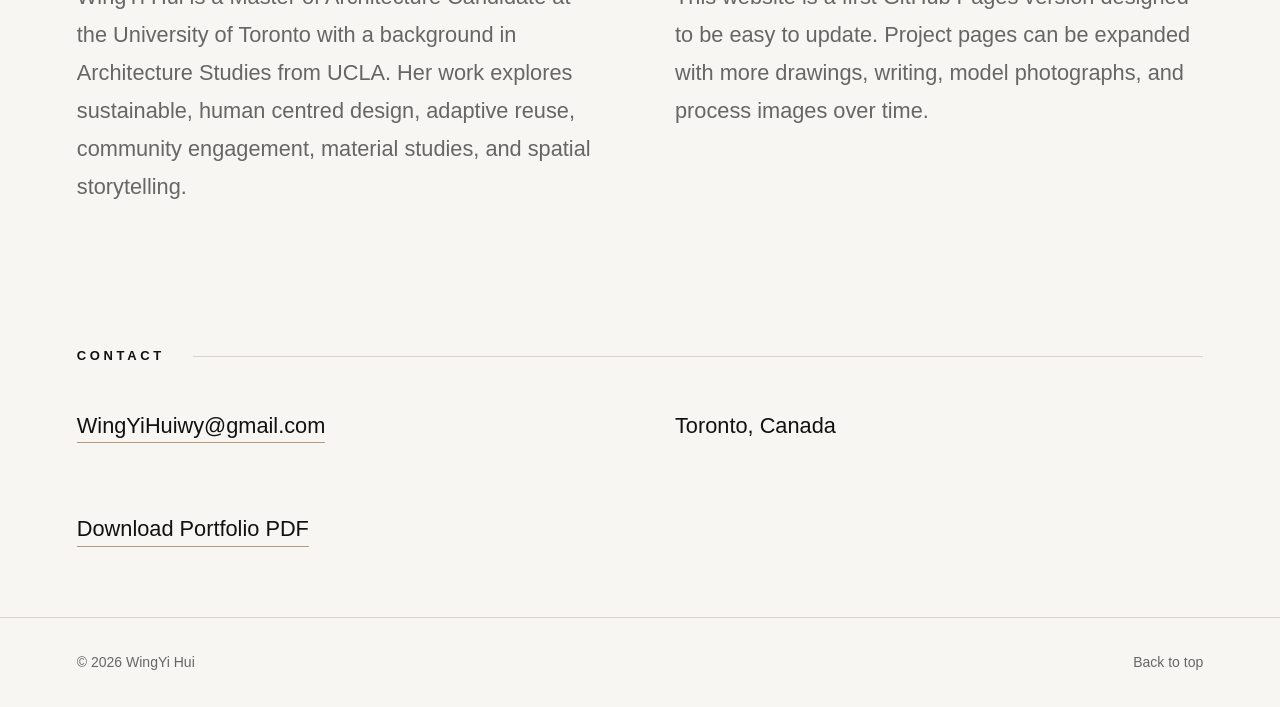
==== commit 4e8e2383: "Update index.html" ====
--- a/index.html
+++ b/index.html
@@ -20,10 +20,15 @@
 
   <main>
     <section class="heroSection">
-      <div class="heroContent">
-        <h1>WingYi Hui</h1>
-        <p class="kicker">Architecture Portfolio</p>
-      <div class="quickIndex" aria-label="Selected works index">
+<div class="heroContent">
+  <h1 class="srOnly">WingYi Hui Architecture Portfolio</h1>
+  <img class="portfolioTitleImage" src="assets/img/portfolio_title.png" alt="Portfolio">
+  <p class="heroIntro">Architecture student working across collective housing, material studies, spatial storytelling, and community focused design.</p>
+</div>
+
+<img class="bambooDivider" src="assets/img/bamboo_divider.png" alt="" aria-hidden="true">
+
+<div class="quickIndex" aria-label="Selected works index">
         <div><span>01</span><a href="projects/urban_farming.html">Urban Farming in Los Angeles</a></div>
         <div><span>02</span><a href="projects/twist_and_twine.html">Twist and Twine</a></div>
         <div><span>03</span><a href="projects/kids_camp.html">Kids’ Camp of Art and Nature Exploration</a></div>
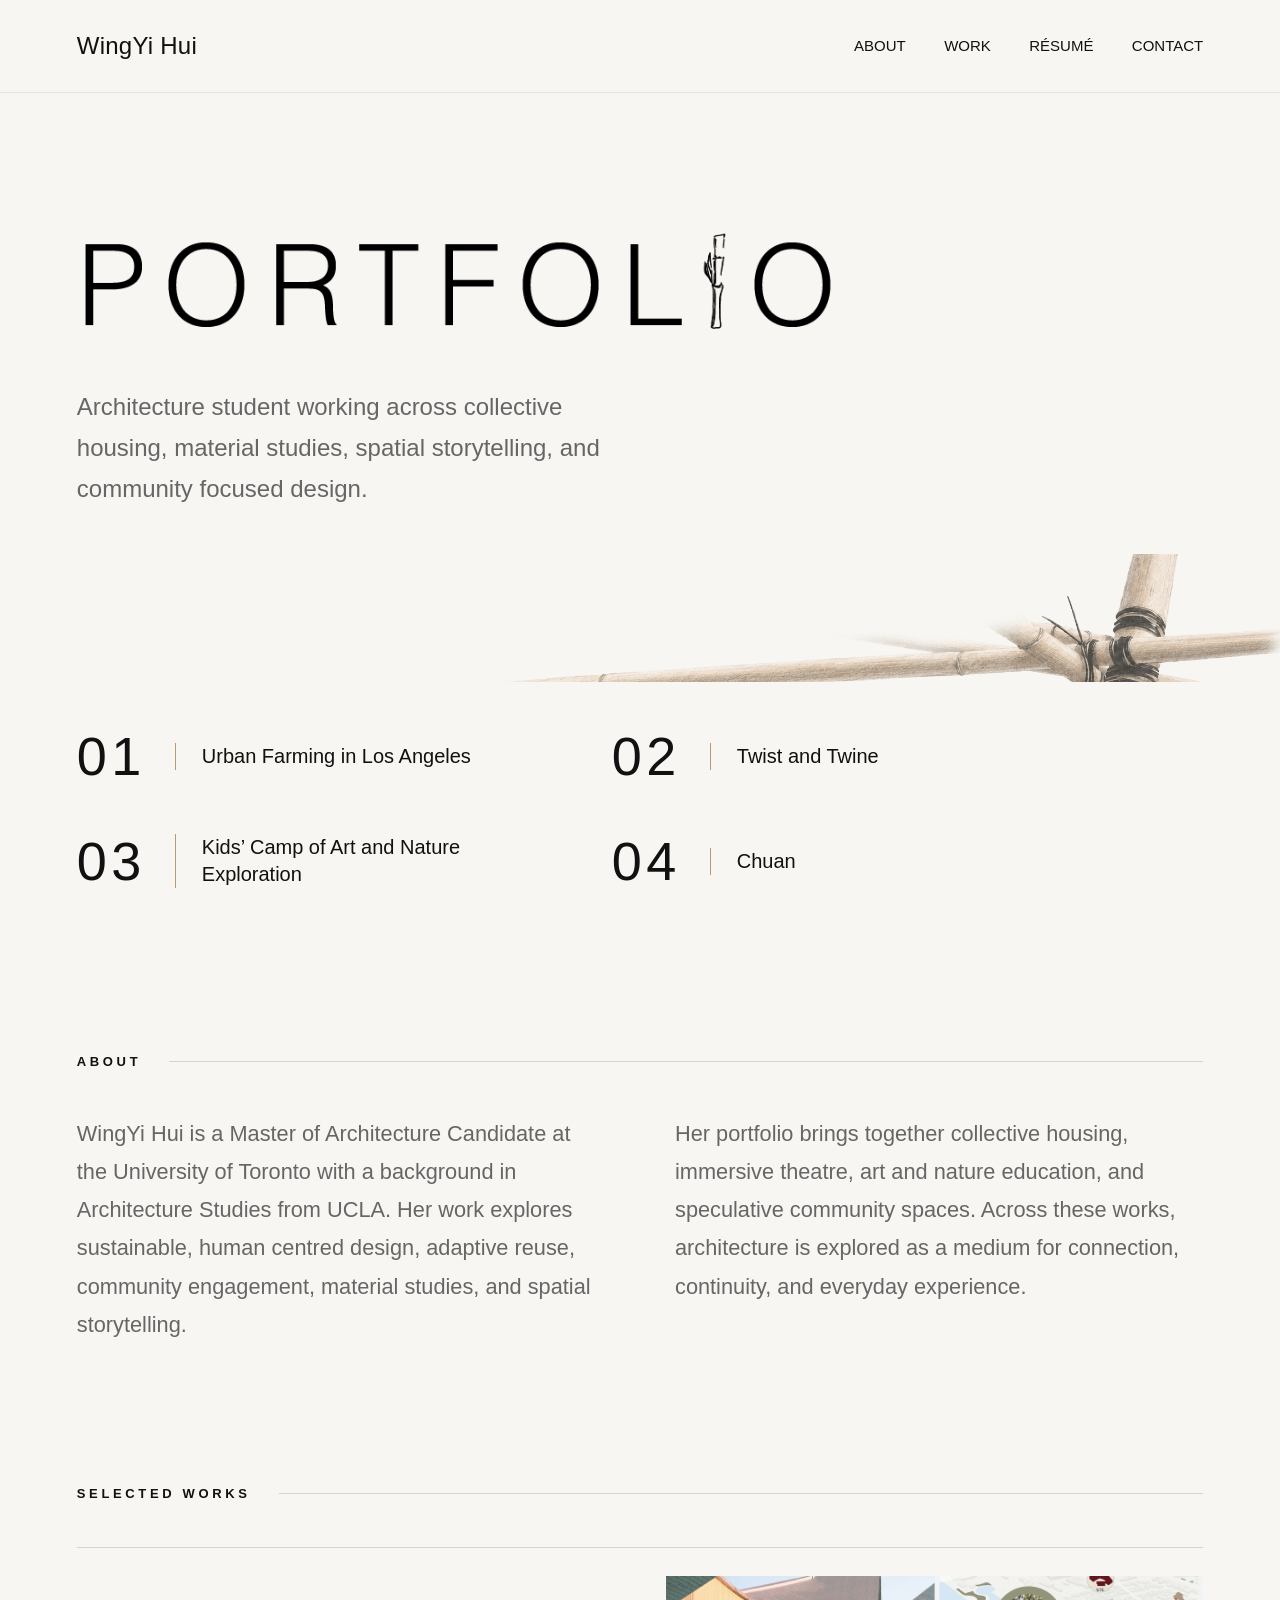
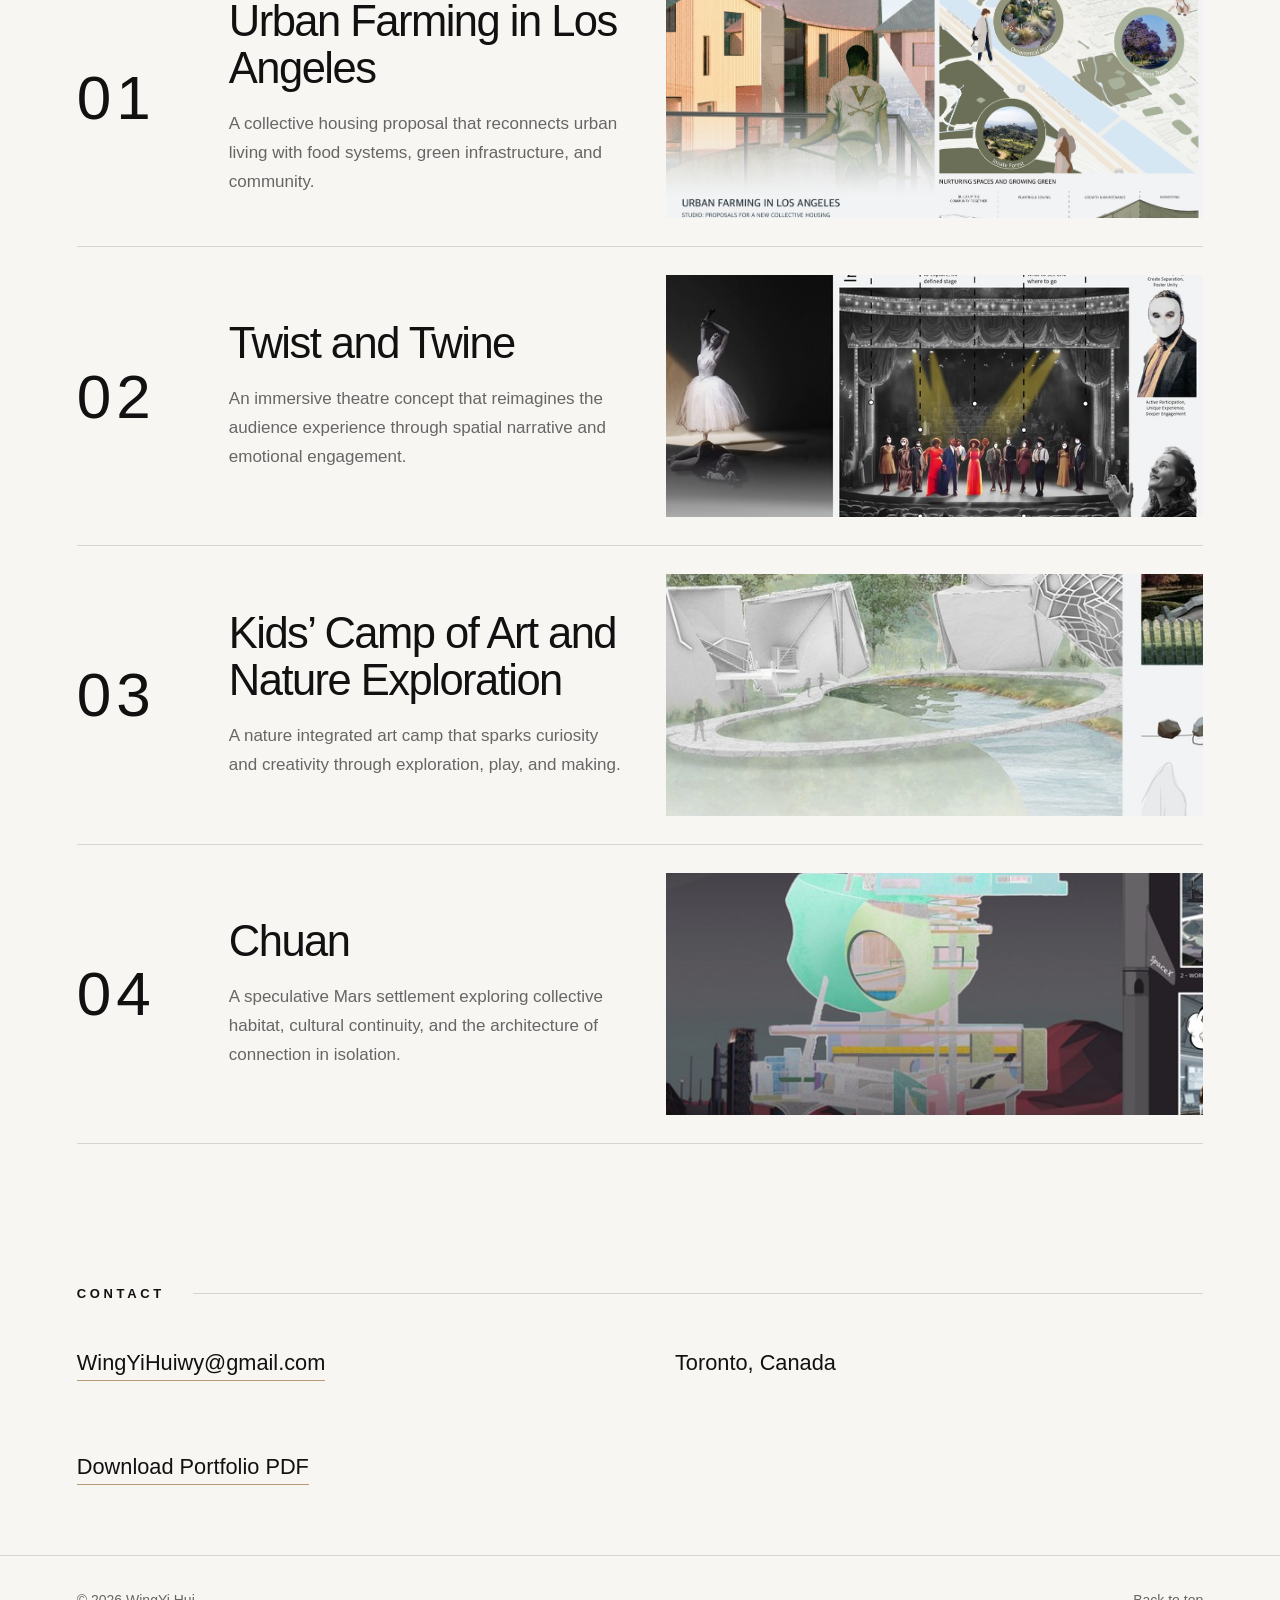
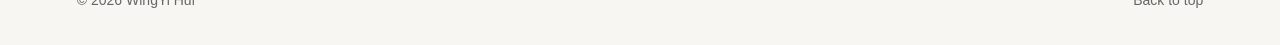
==== commit b532564d: "Update index.html" ====
--- a/index.html
+++ b/index.html
@@ -7,9 +7,11 @@
   <meta name="description" content="Architecture portfolio of WingYi Hui, Master of Architecture Candidate at the University of Toronto.">
   <link rel="stylesheet" href="style.css">
 </head>
-<body>
+
+<body id="top">
   <header class="siteHeader">
     <a class="siteName" href="index.html">WingYi Hui</a>
+
     <nav class="navLinks" aria-label="Primary navigation">
       <a href="#about">ABOUT</a>
       <a href="#work">WORK</a>
@@ -20,19 +22,71 @@
 
   <main>
     <section class="heroSection">
-<div class="heroContent">
-  <h1 class="srOnly">WingYi Hui Architecture Portfolio</h1>
-  <img class="portfolioTitleImage" src="assets/img/portfolio_title.png" alt="Portfolio">
-  <p class="heroIntro">Architecture student working across collective housing, material studies, spatial storytelling, and community focused design.</p>
-</div>
+      <div class="heroContent">
+        <h1 class="srOnly">WingYi Hui Architecture Portfolio</h1>
 
-<img class="bambooDivider" src="assets/img/bamboo_divider.png" alt="" aria-hidden="true">
+        <img
+          class="portfolioTitleImage"
+          src="assets/img/portfolio_title.png"
+          alt="Portfolio"
+        >
 
-<div class="quickIndex" aria-label="Selected works index">
-        <div><span>01</span><a href="projects/urban_farming.html">Urban Farming in Los Angeles</a></div>
-        <div><span>02</span><a href="projects/twist_and_twine.html">Twist and Twine</a></div>
-        <div><span>03</span><a href="projects/kids_camp.html">Kids’ Camp of Art and Nature Exploration</a></div>
-        <div><span>04</span><a href="projects/chuan.html">Chuan</a></div>
+        <p class="heroIntro">
+          Architecture student working across collective housing, material studies,
+          spatial storytelling, and community focused design.
+        </p>
+      </div>
+
+      <div class="bambooDividerWrap">
+        <img
+          class="bambooDivider"
+          src="assets/img/bamboo_divider.png"
+          alt=""
+          aria-hidden="true"
+        >
+      </div>
+
+      <div class="quickIndex" aria-label="Selected works index">
+        <div>
+          <span>01</span>
+          <a href="projects/urban_farming.html">Urban Farming in Los Angeles</a>
+        </div>
+
+        <div>
+          <span>02</span>
+          <a href="projects/twist_and_twine.html">Twist and Twine</a>
+        </div>
+
+        <div>
+          <span>03</span>
+          <a href="projects/kids_camp.html">Kids’ Camp of Art and Nature Exploration</a>
+        </div>
+
+        <div>
+          <span>04</span>
+          <a href="projects/chuan.html">Chuan</a>
+        </div>
+      </div>
+    </section>
+
+    <section class="aboutSection" id="about">
+      <div class="sectionLabel">
+        <span>About</span>
+      </div>
+
+      <div class="aboutGrid">
+        <p>
+          WingYi Hui is a Master of Architecture Candidate at the University of Toronto
+          with a background in Architecture Studies from UCLA. Her work explores sustainable,
+          human centred design, adaptive reuse, community engagement, material studies,
+          and spatial storytelling.
+        </p>
+
+        <p>
+          Her portfolio brings together collective housing, immersive theatre, art and nature
+          education, and speculative community spaces. Across these works, architecture is explored
+          as a medium for connection, continuity, and everyday experience.
+        </p>
       </div>
     </section>
 
@@ -40,14 +94,19 @@
       <div class="sectionLabel">
         <span>Selected Works</span>
       </div>
+
       <div class="workList">
-        
         <a class="workRow" href="projects/urban_farming.html">
           <div class="workNumber">01</div>
+
           <div class="workText">
             <h3>Urban Farming in Los Angeles</h3>
-            <p>A collective housing proposal that reconnects urban living with food systems, green infrastructure, and community.</p>
+            <p>
+              A collective housing proposal that reconnects urban living with food systems,
+              green infrastructure, and community.
+            </p>
           </div>
+
           <div class="workImage">
             <img src="assets/img/thumb_urban.jpg" alt="Urban Farming in Los Angeles project preview">
           </div>
@@ -55,10 +114,15 @@
 
         <a class="workRow" href="projects/twist_and_twine.html">
           <div class="workNumber">02</div>
+
           <div class="workText">
             <h3>Twist and Twine</h3>
-            <p>An immersive theatre concept that reimagines the audience experience through spatial narrative and emotional engagement.</p>
+            <p>
+              An immersive theatre concept that reimagines the audience experience through
+              spatial narrative and emotional engagement.
+            </p>
           </div>
+
           <div class="workImage">
             <img src="assets/img/thumb_twist.jpg" alt="Twist and Twine project preview">
           </div>
@@ -66,10 +130,15 @@
 
         <a class="workRow" href="projects/kids_camp.html">
           <div class="workNumber">03</div>
+
           <div class="workText">
             <h3>Kids’ Camp of Art and Nature Exploration</h3>
-            <p>A nature integrated art camp that sparks curiosity and creativity through exploration, play, and making.</p>
+            <p>
+              A nature integrated art camp that sparks curiosity and creativity through exploration,
+              play, and making.
+            </p>
           </div>
+
           <div class="workImage">
             <img src="assets/img/thumb_kids.jpg" alt="Kids’ Camp of Art and Nature Exploration project preview">
           </div>
@@ -77,10 +146,15 @@
 
         <a class="workRow" href="projects/chuan.html">
           <div class="workNumber">04</div>
+
           <div class="workText">
             <h3>Chuan</h3>
-            <p>A speculative Mars settlement exploring collective habitat, cultural continuity, and the architecture of connection in isolation.</p>
+            <p>
+              A speculative Mars settlement exploring collective habitat, cultural continuity,
+              and the architecture of connection in isolation.
+            </p>
           </div>
+
           <div class="workImage">
             <img src="assets/img/thumb_chuan.jpg" alt="Chuan project preview">
           </div>
@@ -88,20 +162,11 @@
       </div>
     </section>
 
-    <section class="aboutSection" id="about">
-      <div class="sectionLabel">
-        <span>About</span>
-      </div>
-      <div class="aboutGrid">
-        <p>WingYi Hui is a Master of Architecture Candidate at the University of Toronto with a background in Architecture Studies from UCLA. Her work explores sustainable, human centred design, adaptive reuse, community engagement, material studies, and spatial storytelling.</p>
-        <p>This website is a first GitHub Pages version designed to be easy to update. Project pages can be expanded with more drawings, writing, model photographs, and process images over time.</p>
-      </div>
-    </section>
-
     <section class="contactSection" id="contact">
       <div class="sectionLabel">
         <span>Contact</span>
       </div>
+
       <div class="contactGrid">
         <a href="mailto:WingYiHuiwy@gmail.com">WingYiHuiwy@gmail.com</a>
         <span>Toronto, Canada</span>
--- a/style.css
+++ b/style.css
@@ -130,9 +130,9 @@
   grid-template-columns: repeat(2, minmax(260px, 1fr));
   gap: 24px 90px;
   width: min(980px, 88vw);
-  margin-top: 86px;
-  padding-top: 38px;
-  border-top: 1px solid var(--line);
+  margin-top: 34px;
+  padding-top: 0;
+  border-top: 0;
 }
 
 .quickIndex div {
@@ -447,3 +447,32 @@
     padding: 54px 6vw;
   }
 }
+
+.srOnly {
+  position: absolute;
+  width: 1px;
+  height: 1px;
+  padding: 0;
+  margin: -1px;
+  overflow: hidden;
+  clip: rect(0, 0, 0, 0);
+  white-space: nowrap;
+  border: 0;
+}
+
+.portfolioTitleImage {
+  width: min(760px, 78vw);
+  max-width: 100%;
+  height: auto;
+}
+
+.bambooDivider {
+  display: block;
+  width: min(1500px, 94vw);
+  height: clamp(84px, 10vw, 150px);
+  margin: 44px 0 0;
+  object-fit: cover;
+  object-position: center 72%;
+  opacity: 0.86;
+  pointer-events: none;
+}
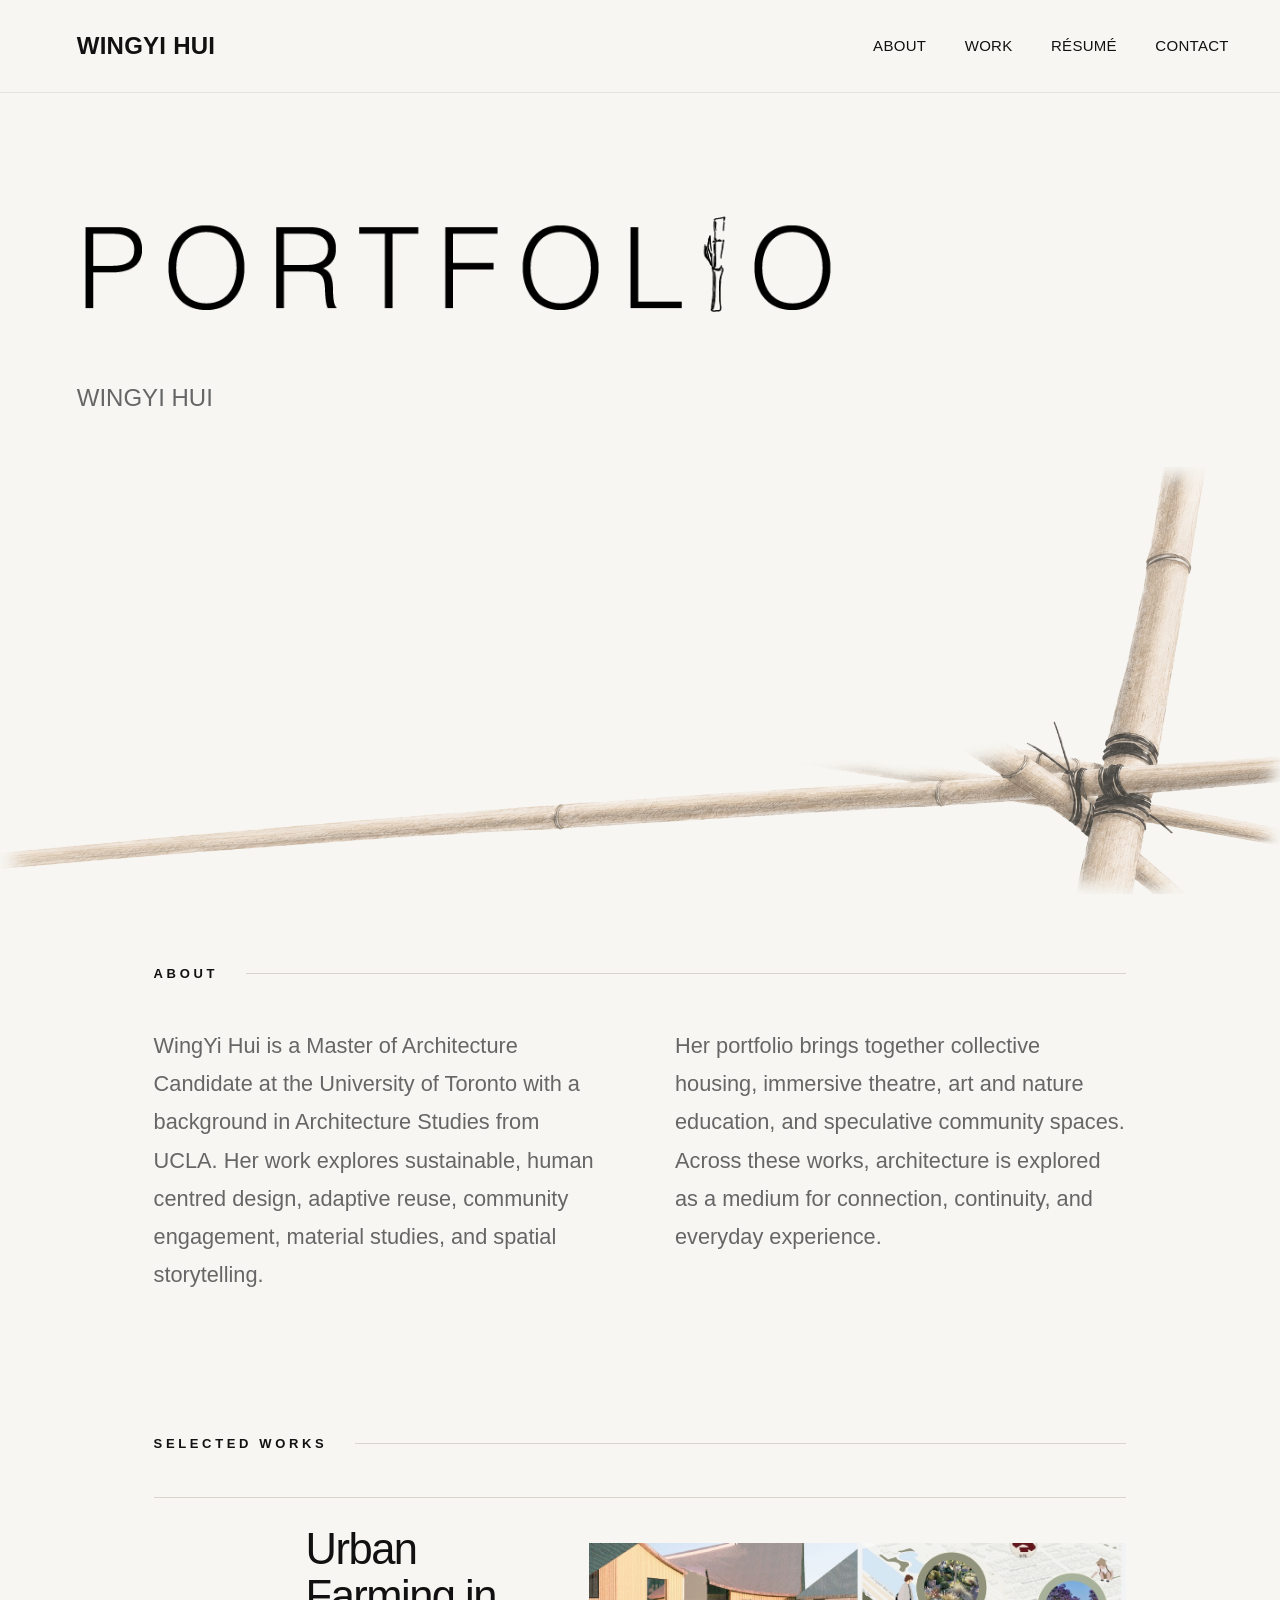
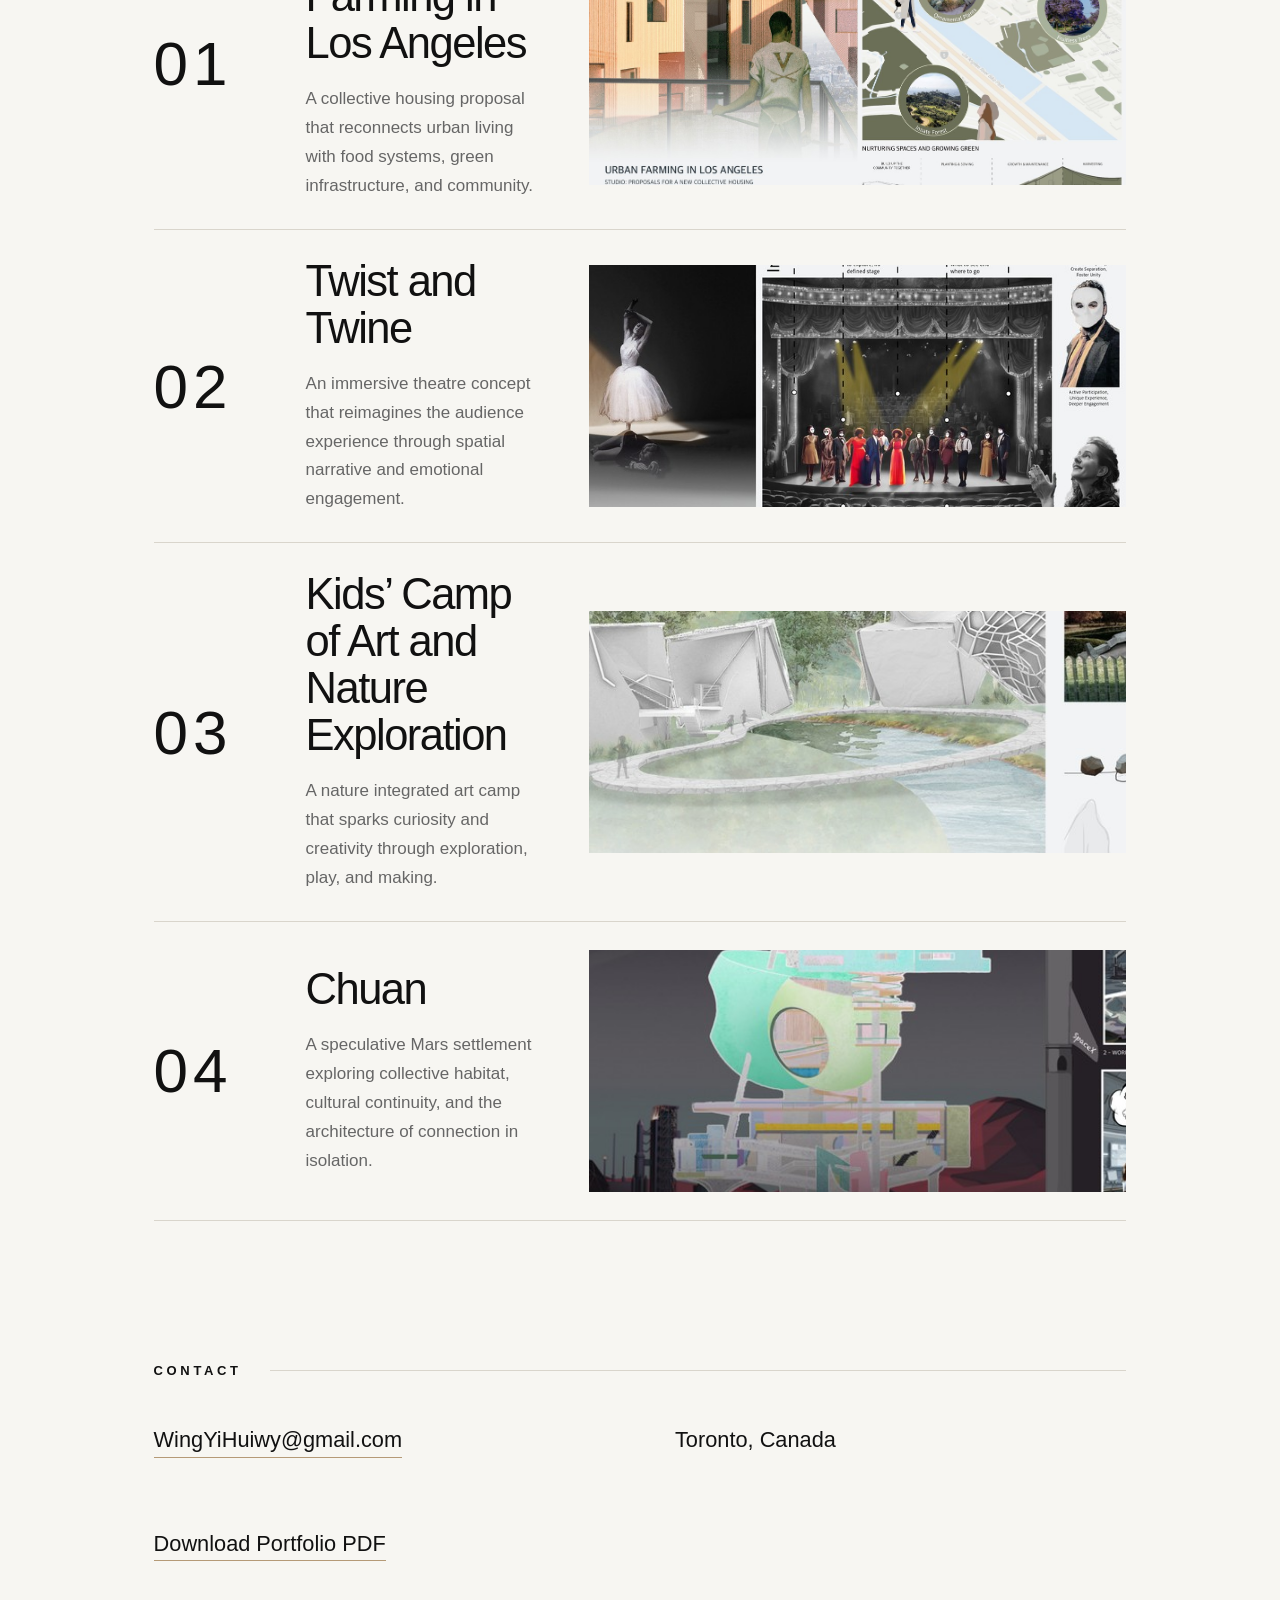
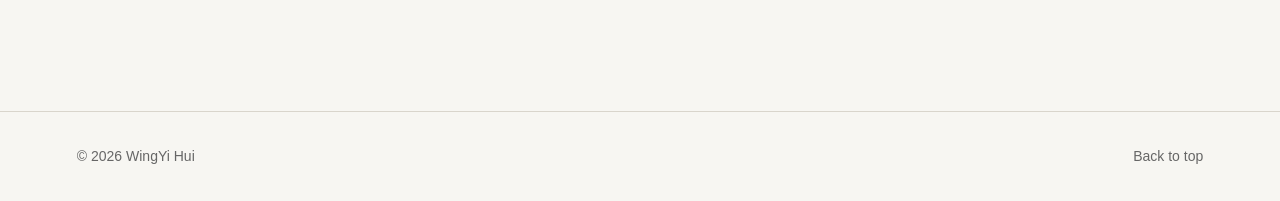
==== commit 4cb71475: "Modify site name and remove quick index Updated the site name to uppercase and removed the quick ind" ====
--- a/index.html
+++ b/index.html
@@ -10,7 +10,7 @@
 
 <body id="top">
   <header class="siteHeader">
-    <a class="siteName" href="index.html">WingYi Hui</a>
+    <a class="siteName" href="index.html">WINGYI HUI</a>
 
     <nav class="navLinks" aria-label="Primary navigation">
       <a href="#about">ABOUT</a>
@@ -32,8 +32,7 @@
         >
 
         <p class="heroIntro">
-          Architecture student working across collective housing, material studies,
-          spatial storytelling, and community focused design.
+          WINGYI HUI
         </p>
       </div>
 
@@ -45,29 +44,6 @@
           aria-hidden="true"
         >
       </div>
-
-      <div class="quickIndex" aria-label="Selected works index">
-        <div>
-          <span>01</span>
-          <a href="projects/urban_farming.html">Urban Farming in Los Angeles</a>
-        </div>
-
-        <div>
-          <span>02</span>
-          <a href="projects/twist_and_twine.html">Twist and Twine</a>
-        </div>
-
-        <div>
-          <span>03</span>
-          <a href="projects/kids_camp.html">Kids’ Camp of Art and Nature Exploration</a>
-        </div>
-
-        <div>
-          <span>04</span>
-          <a href="projects/chuan.html">Chuan</a>
-        </div>
-      </div>
-    </section>
 
     <section class="aboutSection" id="about">
       <div class="sectionLabel">
--- a/style.css
+++ b/style.css
@@ -40,7 +40,7 @@
   display: flex;
   align-items: center;
   justify-content: space-between;
-  padding: 28px 6vw;
+  padding: 28px 4vw 28px 6vw;
   border-bottom: 1px solid rgba(17, 17, 17, 0.08);
   background: rgba(247, 246, 242, 0.88);
   backdrop-filter: blur(18px);
@@ -49,12 +49,16 @@
 .siteName {
   font-size: clamp(18px, 2vw, 24px);
   letter-spacing: 0.01em;
+  font-weight: 600;
 }
 
 .navLinks {
   display: flex;
-  gap: clamp(18px, 3vw, 42px);
+  justify-content: flex-end;
+  gap: clamp(26px, 3vw, 46px);
+  margin-left: auto;
   font-size: 15px;
+  letter-spacing: 0.02em;
 }
 
 .navLinks a {
@@ -79,373 +83,6 @@
 
 main {
   overflow: hidden;
-}
-
-.heroSection {
-  position: relative;
-  min-height: 760px;
-  padding: 135px 6vw 80px;
-}
-
-.heroMotif {
-  position: absolute;
-  top: 10px;
-  right: -6vw;
-  width: min(760px, 68vw);
-  opacity: 0.28;
-  mix-blend-mode: multiply;
-  pointer-events: none;
-}
-
-.heroContent {
-  position: relative;
-  max-width: 780px;
-}
-
-.heroContent h1 {
-  margin: 0;
-  font-size: clamp(70px, 10vw, 145px);
-  font-weight: 400;
-  letter-spacing: -0.045em;
-  line-height: 0.95;
-}
-
-.kicker {
-  margin: 28px 0 0;
-  font-size: clamp(19px, 2vw, 28px);
-  letter-spacing: 0.26em;
-}
-
-.heroIntro {
-  max-width: 560px;
-  margin: 34px 0 0;
-  color: var(--softInk);
-  font-size: clamp(18px, 2vw, 24px);
-  line-height: 1.7;
-}
-
-.quickIndex {
-  position: relative;
-  display: grid;
-  grid-template-columns: repeat(2, minmax(260px, 1fr));
-  gap: 24px 90px;
-  width: min(980px, 88vw);
-  margin-top: 34px;
-  padding-top: 0;
-  border-top: 0;
-}
-
-.quickIndex div {
-  display: grid;
-  grid-template-columns: 72px 1fr;
-  align-items: center;
-  gap: 26px;
-}
-
-.quickIndex span {
-  font-size: clamp(34px, 4.6vw, 54px);
-  letter-spacing: 0.08em;
-  font-weight: 300;
-}
-
-.quickIndex a {
-  padding-left: 26px;
-  border-left: 1px solid var(--accent);
-  font-size: clamp(16px, 1.7vw, 20px);
-  line-height: 1.35;
-}
-
-.sectionLabel {
-  display: grid;
-  grid-template-columns: max-content 1fr;
-  gap: 28px;
-  align-items: center;
-  margin-bottom: 44px;
-  text-transform: uppercase;
-  letter-spacing: 0.28em;
-  font-size: 13px;
-  font-weight: 600;
-}
-
-.sectionLabel::after {
-  content: "";
-  height: 1px;
-  background: var(--line);
-}
-
-.workSection,
-.aboutSection,
-.contactSection {
-  padding: 70px 6vw;
-}
-
-.workList {
-  display: grid;
-  gap: 0;
-}
-
-.workRow {
-  display: grid;
-  grid-template-columns: 110px 1fr minmax(360px, 42vw);
-  gap: 42px;
-  align-items: center;
-  padding: 28px 0;
-  border-top: 1px solid var(--line);
-}
-
-.workRow:last-child {
-  border-bottom: 1px solid var(--line);
-}
-
-.workNumber {
-  font-size: clamp(38px, 5vw, 62px);
-  letter-spacing: 0.08em;
-  font-weight: 300;
-}
-
-.workText h3 {
-  margin: 0;
-  font-size: clamp(28px, 3.4vw, 48px);
-  font-weight: 400;
-  letter-spacing: -0.035em;
-  line-height: 1.08;
-}
-
-.workText p {
-  max-width: 540px;
-  margin: 18px 0 0;
-  color: var(--softInk);
-  font-size: 17px;
-  line-height: 1.7;
-}
-
-.workImage {
-  overflow: hidden;
-  background: var(--card);
-}
-
-.workImage img {
-  aspect-ratio: 16 / 7.2;
-  object-fit: cover;
-  filter: saturate(0.94);
-  transition: transform 300ms ease, filter 300ms ease;
-}
-
-.workRow:hover .workImage img,
-.workRow:focus-visible .workImage img {
-  transform: scale(1.025);
-  filter: saturate(1.04);
-}
-
-.aboutGrid,
-.contactGrid {
-  display: grid;
-  grid-template-columns: repeat(2, minmax(260px, 1fr));
-  gap: 70px;
-  max-width: 1180px;
-}
-
-.aboutGrid p {
-  margin: 0;
-  color: var(--softInk);
-  font-size: clamp(18px, 1.7vw, 22px);
-  line-height: 1.75;
-}
-
-.contactGrid {
-  font-size: clamp(18px, 1.7vw, 22px);
-}
-
-.contactGrid a {
-  border-bottom: 1px solid var(--accent);
-  width: fit-content;
-}
-
-.siteFooter {
-  display: flex;
-  justify-content: space-between;
-  padding: 34px 6vw;
-  border-top: 1px solid var(--line);
-  color: var(--softInk);
-  font-size: 14px;
-}
-
-.projectHero {
-  padding: 110px 6vw 60px;
-}
-
-.projectHeroTop {
-  display: grid;
-  grid-template-columns: 110px 1fr;
-  gap: 42px;
-  align-items: start;
-  margin-bottom: 60px;
-}
-
-.projectHero h1 {
-  margin: 0;
-  max-width: 1100px;
-  font-size: clamp(54px, 8vw, 120px);
-  font-weight: 400;
-  letter-spacing: -0.05em;
-  line-height: 0.98;
-}
-
-.projectSubtitle {
-  margin: 28px 0 0;
-  color: var(--softInk);
-  font-size: clamp(19px, 2vw, 25px);
-}
-
-.projectCover {
-  width: 100%;
-  max-height: 720px;
-  object-fit: cover;
-  border: 1px solid var(--line);
-}
-
-.projectInfo {
-  display: grid;
-  grid-template-columns: minmax(240px, 360px) 1fr;
-  gap: 80px;
-  padding: 55px 6vw 80px;
-  border-top: 1px solid var(--line);
-}
-
-.metaList {
-  display: grid;
-  gap: 18px;
-  align-self: start;
-}
-
-.metaItem {
-  display: grid;
-  gap: 5px;
-}
-
-.metaLabel {
-  color: var(--softInk);
-  font-size: 12px;
-  text-transform: uppercase;
-  letter-spacing: 0.18em;
-}
-
-.metaValue {
-  font-size: 16px;
-}
-
-.projectStatement {
-  max-width: 900px;
-}
-
-.projectStatement p {
-  margin: 0;
-  color: var(--softInk);
-  font-size: clamp(20px, 2.3vw, 32px);
-  line-height: 1.55;
-  letter-spacing: -0.02em;
-}
-
-.projectGallery {
-  display: grid;
-  gap: 36px;
-  padding: 0 6vw 90px;
-}
-
-.projectGallery figure {
-  margin: 0;
-  padding: 0;
-}
-
-.projectGallery img {
-  border: 1px solid var(--line);
-  background: var(--card);
-}
-
-.projectGallery figcaption {
-  margin-top: 12px;
-  color: var(--softInk);
-  font-size: 14px;
-}
-
-.nextWork {
-  display: flex;
-  justify-content: space-between;
-  gap: 24px;
-  padding: 42px 6vw;
-  border-top: 1px solid var(--line);
-}
-
-.nextWork a {
-  border-bottom: 1px solid var(--accent);
-}
-
-@media (max-width: 860px) {
-  .siteHeader {
-    align-items: flex-start;
-    gap: 18px;
-    flex-direction: column;
-  }
-
-  .navLinks {
-    width: 100%;
-    justify-content: space-between;
-    gap: 16px;
-    font-size: 14px;
-  }
-
-  .heroSection {
-    min-height: 680px;
-    padding-top: 96px;
-  }
-
-  .heroMotif {
-    top: 40px;
-    right: -34vw;
-    width: 110vw;
-  }
-
-  .quickIndex,
-  .aboutGrid,
-  .contactGrid,
-  .projectInfo {
-    grid-template-columns: 1fr;
-  }
-
-  .workRow {
-    grid-template-columns: 64px 1fr;
-    gap: 24px;
-  }
-
-  .workImage {
-    grid-column: 1 / -1;
-  }
-
-  .projectHeroTop {
-    grid-template-columns: 1fr;
-    gap: 22px;
-  }
-}
-
-@media (max-width: 560px) {
-  .heroContent h1 {
-    font-size: 62px;
-  }
-
-  .quickIndex div {
-    grid-template-columns: 54px 1fr;
-    gap: 16px;
-  }
-
-  .quickIndex a {
-    padding-left: 16px;
-  }
-
-  .workSection,
-  .aboutSection,
-  .contactSection {
-    padding: 54px 6vw;
-  }
 }
 
 .srOnly {
@@ -460,19 +97,401 @@
   border: 0;
 }
 
+.heroSection {
+  position: relative;
+  min-height: 760px;
+  padding: 118px 6vw 80px;
+}
+
+.heroContent {
+  position: relative;
+  max-width: 760px;
+}
+
 .portfolioTitleImage {
   width: min(760px, 78vw);
   max-width: 100%;
   height: auto;
 }
 
+.heroIntro {
+  max-width: 560px;
+  margin: 42px 0 0;
+  color: var(--softInk);
+  font-size: clamp(18px, 2vw, 24px);
+  line-height: 1.7;
+}
+
+.bambooDividerWrap {
+  width: 100vw;
+  margin-left: calc(50% - 50vw);
+  margin-top: 48px;
+  overflow: visible;
+}
+
 .bambooDivider {
   display: block;
-  width: min(1500px, 94vw);
-  height: clamp(84px, 10vw, 150px);
-  margin: 44px 0 0;
+  width: 100%;
+  max-width: none;
+  height: auto;
+  opacity: 0.88;
+  pointer-events: none;
+}
+
+.quickIndex {
+  position: relative;
+  display: grid;
+  grid-template-columns: repeat(2, minmax(260px, 1fr));
+  gap: 24px 90px;
+  width: min(980px, 88vw);
+  margin-top: 34px;
+  padding-top: 0;
+  border-top: 0;
+}
+
+.quickIndex div {
+  display: grid;
+  grid-template-columns: 72px 1fr;
+  align-items: center;
+  gap: 26px;
+}
+
+.quickIndex span {
+  font-size: clamp(34px, 4.6vw, 54px);
+  letter-spacing: 0.08em;
+  font-weight: 300;
+}
+
+.quickIndex a {
+  padding-left: 26px;
+  border-left: 1px solid var(--accent);
+  font-size: clamp(16px, 1.7vw, 20px);
+  line-height: 1.35;
+}
+
+.sectionLabel {
+  display: grid;
+  grid-template-columns: max-content 1fr;
+  gap: 28px;
+  align-items: center;
+  margin-bottom: 44px;
+  text-transform: uppercase;
+  letter-spacing: 0.28em;
+  font-size: 13px;
+  font-weight: 600;
+}
+
+.sectionLabel::after {
+  content: "";
+  height: 1px;
+  background: var(--line);
+}
+
+.workSection,
+.aboutSection,
+.contactSection {
+  padding: 70px 6vw;
+}
+
+.workList {
+  display: grid;
+  gap: 0;
+}
+
+.workRow {
+  display: grid;
+  grid-template-columns: 110px 1fr minmax(360px, 42vw);
+  gap: 42px;
+  align-items: center;
+  padding: 28px 0;
+  border-top: 1px solid var(--line);
+}
+
+.workRow:last-child {
+  border-bottom: 1px solid var(--line);
+}
+
+.workNumber {
+  font-size: clamp(38px, 5vw, 62px);
+  letter-spacing: 0.08em;
+  font-weight: 300;
+}
+
+.workText h3 {
+  margin: 0;
+  font-size: clamp(28px, 3.4vw, 48px);
+  font-weight: 400;
+  letter-spacing: -0.035em;
+  line-height: 1.08;
+}
+
+.workText p {
+  max-width: 540px;
+  margin: 18px 0 0;
+  color: var(--softInk);
+  font-size: 17px;
+  line-height: 1.7;
+}
+
+.workImage {
+  overflow: hidden;
+  background: var(--card);
+}
+
+.workImage img {
+  aspect-ratio: 16 / 7.2;
   object-fit: cover;
-  object-position: center 72%;
-  opacity: 0.86;
-  pointer-events: none;
-}
+  filter: saturate(0.94);
+  transition: transform 300ms ease, filter 300ms ease;
+}
+
+.workRow:hover .workImage img,
+.workRow:focus-visible .workImage img {
+  transform: scale(1.025);
+  filter: saturate(1.04);
+}
+
+.aboutGrid,
+.contactGrid {
+  display: grid;
+  grid-template-columns: repeat(2, minmax(260px, 1fr));
+  gap: 70px;
+  max-width: 1180px;
+}
+
+.aboutGrid p {
+  margin: 0;
+  color: var(--softInk);
+  font-size: clamp(18px, 1.7vw, 22px);
+  line-height: 1.75;
+}
+
+.contactGrid {
+  font-size: clamp(18px, 1.7vw, 22px);
+}
+
+.contactGrid a {
+  border-bottom: 1px solid var(--accent);
+  width: fit-content;
+}
+
+.siteFooter {
+  display: flex;
+  justify-content: space-between;
+  padding: 34px 6vw;
+  border-top: 1px solid var(--line);
+  color: var(--softInk);
+  font-size: 14px;
+}
+
+.projectHero {
+  padding: 110px 6vw 60px;
+}
+
+.projectHeroTop {
+  display: grid;
+  grid-template-columns: 110px 1fr;
+  gap: 42px;
+  align-items: start;
+  margin-bottom: 60px;
+}
+
+.projectHero h1 {
+  margin: 0;
+  max-width: 1100px;
+  font-size: clamp(54px, 8vw, 120px);
+  font-weight: 400;
+  letter-spacing: -0.05em;
+  line-height: 0.98;
+}
+
+.projectSubtitle {
+  margin: 28px 0 0;
+  color: var(--softInk);
+  font-size: clamp(19px, 2vw, 25px);
+}
+
+.projectCover {
+  width: 100%;
+  max-height: 720px;
+  object-fit: cover;
+  border: 1px solid var(--line);
+}
+
+.projectInfo {
+  display: grid;
+  grid-template-columns: minmax(240px, 360px) 1fr;
+  gap: 80px;
+  padding: 55px 6vw 80px;
+  border-top: 1px solid var(--line);
+}
+
+.metaList {
+  display: grid;
+  gap: 18px;
+  align-self: start;
+}
+
+.metaItem {
+  display: grid;
+  gap: 5px;
+}
+
+.metaLabel {
+  color: var(--softInk);
+  font-size: 12px;
+  text-transform: uppercase;
+  letter-spacing: 0.18em;
+}
+
+.metaValue {
+  font-size: 16px;
+}
+
+.projectStatement {
+  max-width: 900px;
+}
+
+.projectStatement p {
+  margin: 0;
+  color: var(--softInk);
+  font-size: clamp(20px, 2.3vw, 32px);
+  line-height: 1.55;
+  letter-spacing: -0.02em;
+}
+
+.projectGallery {
+  display: grid;
+  gap: 36px;
+  padding: 0 6vw 90px;
+}
+
+.projectGallery figure {
+  margin: 0;
+  padding: 0;
+}
+
+.projectGallery img {
+  border: 1px solid var(--line);
+  background: var(--card);
+}
+
+.projectGallery figcaption {
+  margin-top: 12px;
+  color: var(--softInk);
+  font-size: 14px;
+}
+
+.nextWork {
+  display: flex;
+  justify-content: space-between;
+  gap: 24px;
+  padding: 42px 6vw;
+  border-top: 1px solid var(--line);
+}
+
+.nextWork a {
+  border-bottom: 1px solid var(--accent);
+}
+
+@media (max-width: 860px) {
+  .siteHeader {
+    align-items: flex-start;
+    gap: 18px;
+    flex-direction: column;
+  }
+
+  .navLinks {
+    width: 100%;
+    justify-content: space-between;
+    gap: 16px;
+    font-size: 14px;
+  }
+
+  .heroSection {
+    min-height: auto;
+    padding-top: 96px;
+  }
+
+  .portfolioTitleImage {
+    width: min(680px, 92vw);
+  }
+
+  .heroIntro {
+    margin-top: 32px;
+  }
+
+  .bambooDividerWrap {
+    margin-top: 36px;
+  }
+
+  .quickIndex,
+  .aboutGrid,
+  .contactGrid,
+  .projectInfo {
+    grid-template-columns: 1fr;
+  }
+
+  .workRow {
+    grid-template-columns: 64px 1fr;
+    gap: 24px;
+  }
+
+  .workImage {
+    grid-column: 1 / -1;
+  }
+
+  .projectHeroTop {
+    grid-template-columns: 1fr;
+    gap: 22px;
+  }
+}
+
+@media (max-width: 560px) {
+  .siteHeader {
+    padding: 22px 6vw;
+  }
+
+  .navLinks {
+    flex-wrap: wrap;
+    justify-content: flex-start;
+    gap: 14px 22px;
+  }
+
+  .heroSection {
+    padding-top: 72px;
+  }
+
+  .portfolioTitleImage {
+    width: 100%;
+  }
+
+  .heroIntro {
+    font-size: 18px;
+    line-height: 1.65;
+  }
+
+  .bambooDividerWrap {
+    margin-top: 28px;
+  }
+
+  .quickIndex div {
+    grid-template-columns: 54px 1fr;
+    gap: 16px;
+  }
+
+  .quickIndex a {
+    padding-left: 16px;
+  }
+
+  .workSection,
+  .aboutSection,
+  .contactSection {
+    padding: 54px 6vw;
+  }
+
+  .siteFooter {
+    flex-direction: column;
+    gap: 12px;
+  }
+}
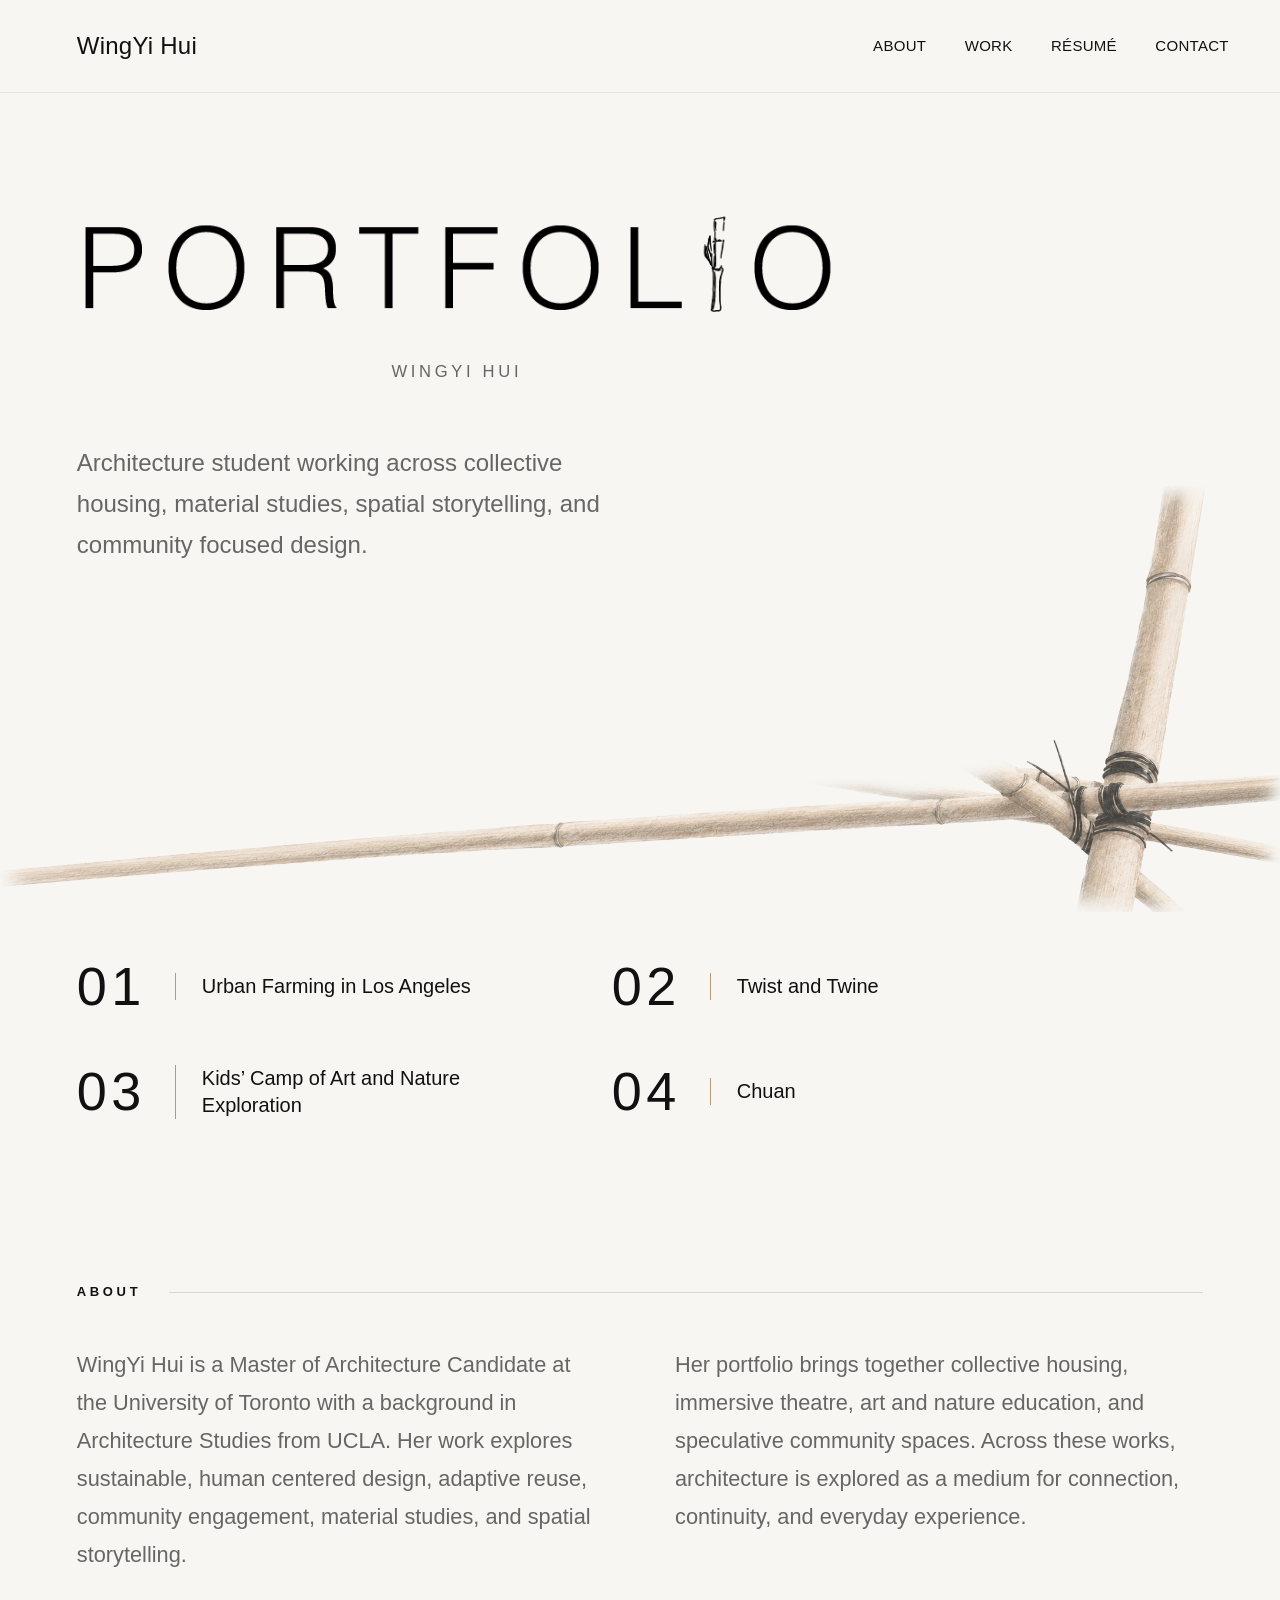
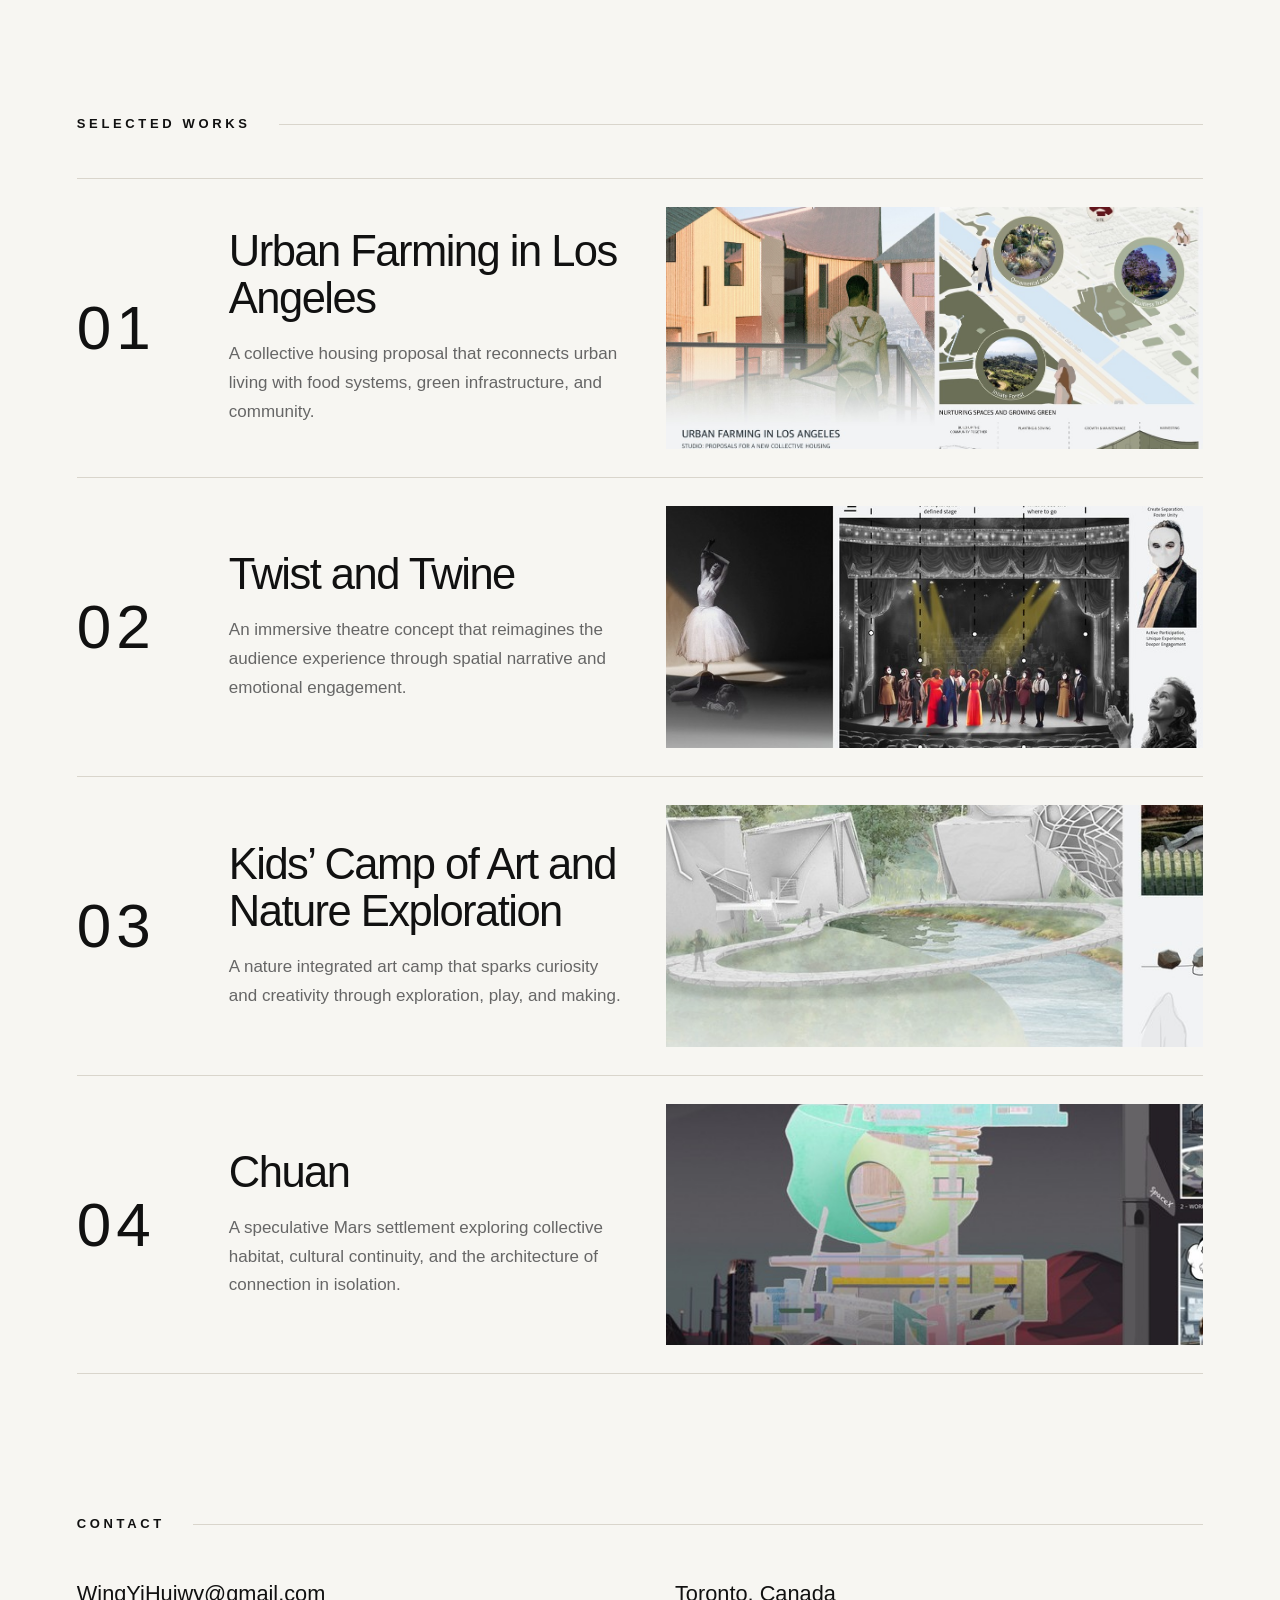
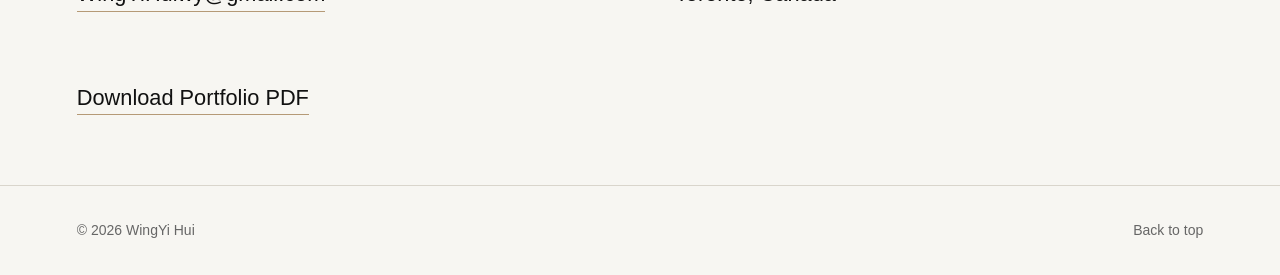
==== commit 2a25be8d: "Modify site name and add project links Updated text and added a quick index of selected works." ====
--- a/index.html
+++ b/index.html
@@ -10,7 +10,7 @@
 
 <body id="top">
   <header class="siteHeader">
-    <a class="siteName" href="index.html">WINGYI HUI</a>
+    <a class="siteName" href="index.html">WingYi Hui</a>
 
     <nav class="navLinks" aria-label="Primary navigation">
       <a href="#about">ABOUT</a>
@@ -31,8 +31,11 @@
           alt="Portfolio"
         >
 
+        <p class="portfolioNameUnderTitle">WINGYI HUI</p>
+
         <p class="heroIntro">
-          WINGYI HUI
+          Architecture student working across collective housing, material studies,
+          spatial storytelling, and community focused design.
         </p>
       </div>
 
@@ -45,6 +48,29 @@
         >
       </div>
 
+      <div class="quickIndex" aria-label="Selected works index">
+        <div>
+          <span>01</span>
+          <a href="projects/urban_farming.html">Urban Farming in Los Angeles</a>
+        </div>
+
+        <div>
+          <span>02</span>
+          <a href="projects/twist_and_twine.html">Twist and Twine</a>
+        </div>
+
+        <div>
+          <span>03</span>
+          <a href="projects/kids_camp.html">Kids’ Camp of Art and Nature Exploration</a>
+        </div>
+
+        <div>
+          <span>04</span>
+          <a href="projects/chuan.html">Chuan</a>
+        </div>
+      </div>
+    </section>
+
     <section class="aboutSection" id="about">
       <div class="sectionLabel">
         <span>About</span>
@@ -54,7 +80,7 @@
         <p>
           WingYi Hui is a Master of Architecture Candidate at the University of Toronto
           with a background in Architecture Studies from UCLA. Her work explores sustainable,
-          human centred design, adaptive reuse, community engagement, material studies,
+          human centered design, adaptive reuse, community engagement, material studies,
           and spatial storytelling.
         </p>
 
--- a/style.css
+++ b/style.css
@@ -49,7 +49,7 @@
 .siteName {
   font-size: clamp(18px, 2vw, 24px);
   letter-spacing: 0.01em;
-  font-weight: 600;
+  font-weight: 400;
 }
 
 .navLinks {
@@ -114,9 +114,20 @@
   height: auto;
 }
 
+.portfolioNameUnderTitle {
+  width: min(760px, 78vw);
+  max-width: 100%;
+  margin: 24px 0 0;
+  text-align: center;
+  color: var(--softInk);
+  font-size: clamp(14px, 1.3vw, 18px);
+  font-weight: 400;
+  letter-spacing: 0.22em;
+}
+
 .heroIntro {
   max-width: 560px;
-  margin: 42px 0 0;
+  margin: 58px 0 0;
   color: var(--softInk);
   font-size: clamp(18px, 2vw, 24px);
   line-height: 1.7;
@@ -125,7 +136,7 @@
 .bambooDividerWrap {
   width: 100vw;
   margin-left: calc(50% - 50vw);
-  margin-top: 48px;
+  margin-top: -80px;
   overflow: visible;
 }
 
@@ -417,12 +428,16 @@
     width: min(680px, 92vw);
   }
 
+  .portfolioNameUnderTitle {
+    width: min(680px, 92vw);
+  }
+
   .heroIntro {
-    margin-top: 32px;
+    margin-top: 46px;
   }
 
   .bambooDividerWrap {
-    margin-top: 36px;
+    margin-top: -28px;
   }
 
   .quickIndex,
@@ -466,13 +481,19 @@
     width: 100%;
   }
 
+  .portfolioNameUnderTitle {
+    width: 100%;
+    margin-top: 18px;
+  }
+
   .heroIntro {
+    margin-top: 38px;
     font-size: 18px;
     line-height: 1.65;
   }
 
   .bambooDividerWrap {
-    margin-top: 28px;
+    margin-top: -14px;
   }
 
   .quickIndex div {
@@ -495,3 +516,4 @@
     gap: 12px;
   }
 }
+}
